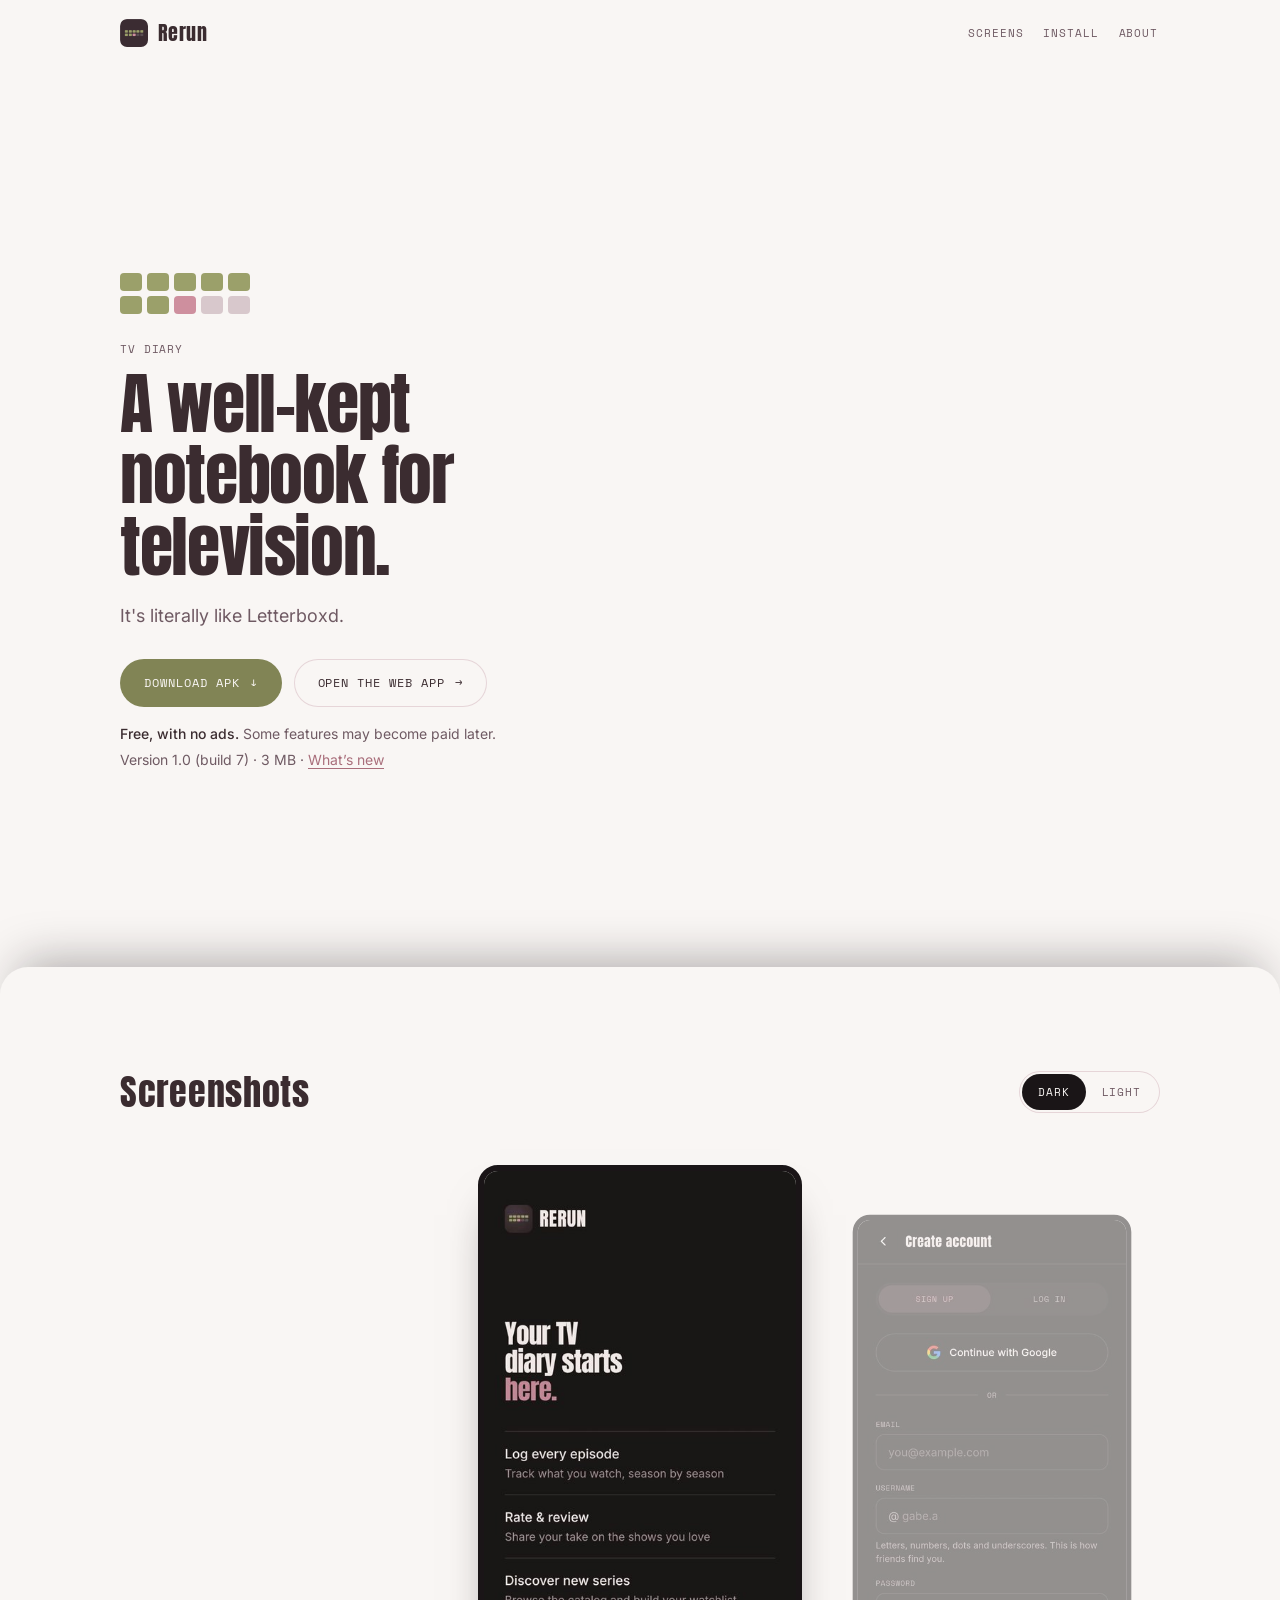
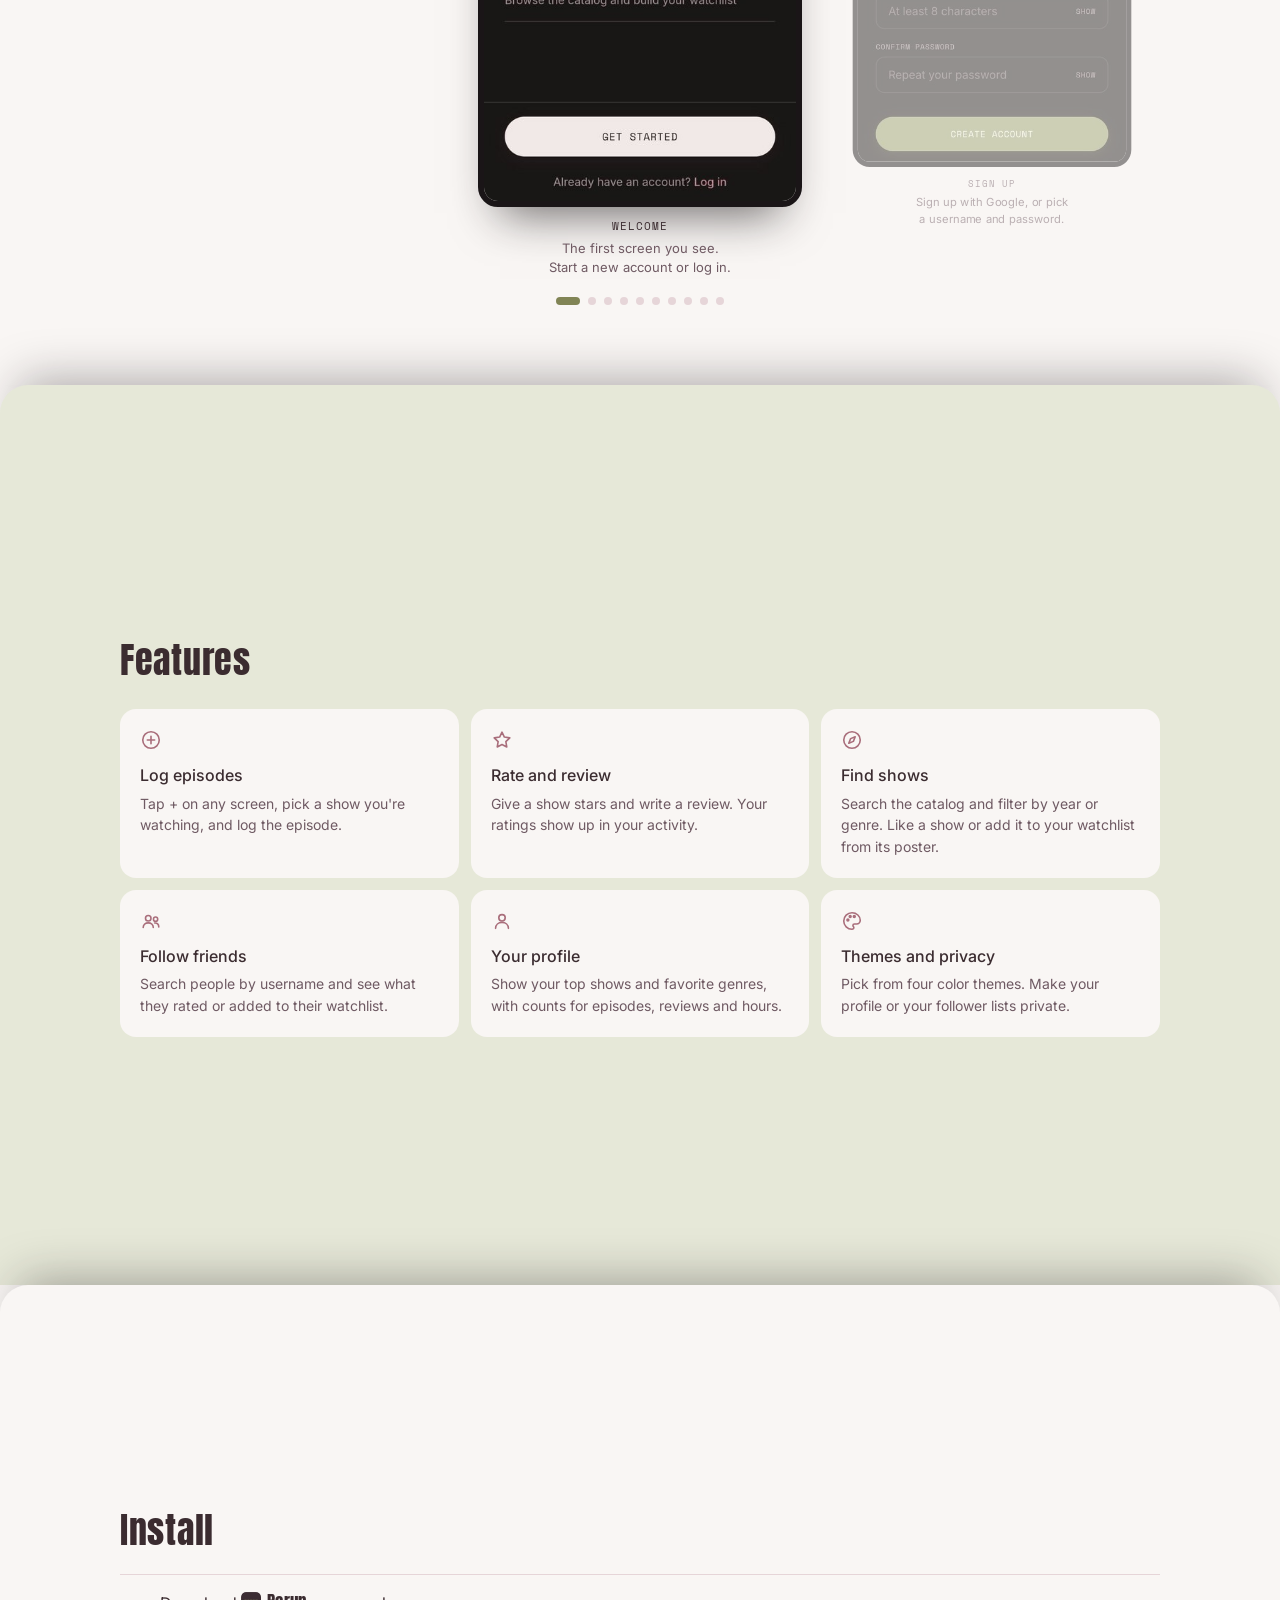
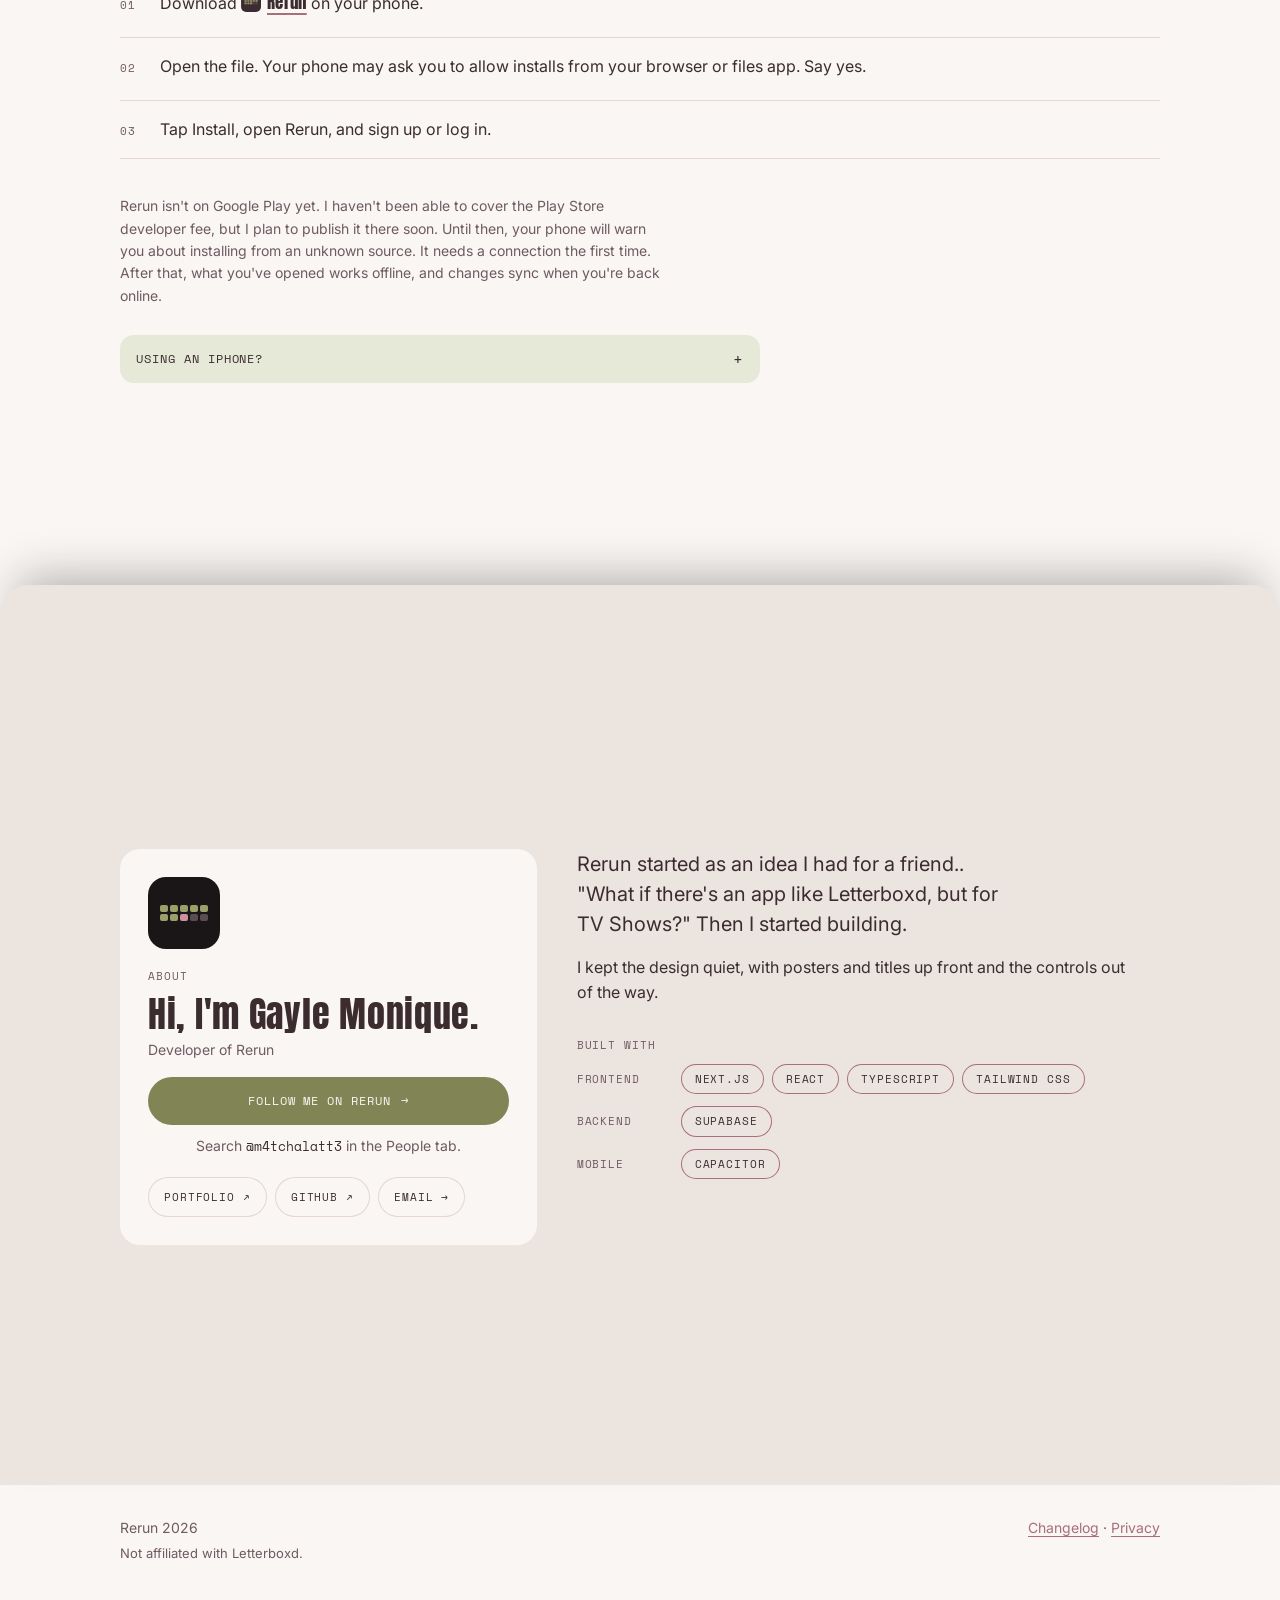
==== index.html @ d7de0a17 "feat: show the support message only after a download tap" ====
<!doctype html>
<html lang="en">
<head>
  <meta charset="utf-8">
  <meta name="viewport" content="width=device-width, initial-scale=1">
  <title>Rerun: a TV diary</title>
  <meta name="description" content="Rerun is a TV diary. It's literally like Letterboxd. Log episodes, rate and review shows, keep a watchlist and follow friends.">
  <meta name="theme-color" content="#3b2c30">
  <link rel="icon" href="favicon.png">
  <link rel="preconnect" href="https://fonts.googleapis.com">
  <link rel="preconnect" href="https://fonts.gstatic.com" crossorigin>
  <link href="https://fonts.googleapis.com/css2?family=Anton&family=Inter:wght@400;500&family=Space+Mono&display=swap" rel="stylesheet">
  <script>document.documentElement.classList.add('js')</script>
  <link rel="stylesheet" href="styles.css">
  <script>window.va = window.va || function () { (window.vaq = window.vaq || []).push(arguments) }</script>
  <script defer src="/_vercel/insights/script.js"></script>
</head>
<body>
  <header class="top" id="masthead">
    <a class="brand" href="#top"><img src="assets/icon.png" alt="" width="28" height="28"> Rerun</a>
    <nav>
      <a href="#screens">Screens</a>
      <a href="#install">Install</a>
      <a href="#about">About</a>
    </nav>
  </header>

  <main id="top">
    <section class="hero">
      <div class="tiles" aria-hidden="true"><i></i><i></i><i></i><i></i><i></i><i></i><i></i><i class="r"></i><i class="d"></i><i class="d"></i></div>
      <p class="label">TV diary</p>
      <h1>A well-kept notebook for television.</h1>
      <p class="lede">It's literally like Letterboxd.</p>
      <div class="actions">
        <a class="btn primary" href="https://github.com/gaylemonique/rerun-site/releases/latest/download/Rerun.apk">Download APK <span class="arrow" aria-hidden="true">↓</span></a>
        <a class="btn ghost" href="https://rerun-diary.vercel.app" rel="noopener">Open the web app <span class="arrow" aria-hidden="true">→</span></a>
      </div>
      <p class="price"><b>Free, with no ads.</b> Some features may become paid later.</p>
      <p class="meta">Version 1.0 (build 7) · 3 MB · <a href="changelog.html">What’s new</a></p>
    </section>

    <section id="screens">
      <div class="screens-head">
        <h2>Screenshots</h2>
        <div class="mode" role="group" aria-label="App appearance">
          <button type="button" data-mode="dark" aria-pressed="true">Dark</button>
          <button type="button" data-mode="light" aria-pressed="false">Light</button>
        </div>
      </div>
      <div class="carousel" role="region" aria-roledescription="carousel" aria-label="Rerun app screenshots">
      <ul class="shots" tabindex="0">
        <li><figure><img src="assets/screen-welcome-dark.jpg" data-light="assets/screen-welcome-light.jpg" alt="Welcome screen: your TV diary starts here, with a Get started button" width="439" height="886" loading="lazy"><figcaption>Welcome<span class="desc">The first screen you see. Start a new account or log in.</span></figcaption></figure></li>
        <li><figure><img src="assets/screen-sign-up-dark.jpg" data-light="assets/screen-sign-up-light.jpg" alt="Create account form with Google sign-in, email, username and password" width="439" height="886" loading="lazy"><figcaption>Sign up<span class="desc">Sign up with Google, or pick a username and password.</span></figcaption></figure></li>
        <li><figure><img src="assets/screen-log-in-dark.jpg" data-light="assets/screen-log-in-light.jpg" alt="Log in form that takes your username and password" width="439" height="886" loading="lazy"><figcaption>Log in<span class="desc">Log in with your username, or with Google.</span></figcaption></figure></li>
        <li><figure><img src="assets/screen-discover-dark.jpg" data-light="assets/screen-discover-light.jpg" alt="Discover screen with the For your next watch and Popular on Rerun rows" width="439" height="886" loading="lazy"><figcaption>Discover<span class="desc">Picks based on your ratings and favorite genres, and what's popular on Rerun.</span></figcaption></figure></li>
        <li><figure><img src="assets/screen-trending-dark.jpg" data-light="assets/screen-trending-light.jpg" alt="Trending now grid of show posters on the Discover screen" width="439" height="886" loading="lazy"><figcaption>Trending<span class="desc">Shows that are trending on TV right now.</span></figcaption></figure></li>
        <li><figure><img src="assets/screen-my-shows-dark.jpg" data-light="assets/screen-my-shows-light.jpg" alt="My Shows screen with counts and filters for watching, done and liked" width="439" height="886" loading="lazy"><figcaption>My Shows<span class="desc">Everything you're watching, have finished, liked or saved for later.</span></figcaption></figure></li>
        <li><figure><img src="assets/screen-activity-dark.jpg" data-light="assets/screen-activity-light.jpg" alt="Activity screen listing recent ratings and watchlist additions" width="439" height="886" loading="lazy"><figcaption>Activity<span class="desc">Your recent ratings and watchlist adds. The Following tab shows what friends logged.</span></figcaption></figure></li>
        <li><figure><img src="assets/screen-people-dark.jpg" data-light="assets/screen-people-light.jpg" alt="People screen with a search box and a list of your followers" width="439" height="886" loading="lazy"><figcaption>People<span class="desc">Find friends by username or name, and see who follows you.</span></figcaption></figure></li>
        <li><figure><img src="assets/screen-profile-dark.jpg" data-light="assets/screen-profile-light.jpg" alt="Profile with episode and review counts, favorite genres and top 4 shows" width="439" height="886" loading="lazy"><figcaption>Profile<span class="desc">Your counts, bio, favorite genres and top 4 shows.</span></figcaption></figure></li>
        <li><figure><img src="assets/screen-settings-dark.jpg" data-light="assets/screen-settings-light.jpg" alt="Settings screen with four color themes and privacy toggles" width="439" height="886" loading="lazy"><figcaption>Settings<span class="desc">Four color themes, and privacy for your profile and follower lists.</span></figcaption></figure></li>
      </ul>
      <div class="dots" aria-hidden="true"></div>
      </div>
    </section>

    <section id="features" class="band">
      <h2>Features</h2>
      <ul class="cards">
        <li>
          <svg class="ico" viewBox="0 0 24 24" width="22" height="22" fill="none" stroke="currentColor" stroke-width="1.75" stroke-linecap="round" stroke-linejoin="round" aria-hidden="true"><circle cx="12" cy="12" r="9"/><path d="M12 8v8M8 12h8"/></svg>
          <h3>Log episodes</h3>
          <p>Tap + on any screen, pick a show you're watching, and log the episode.</p>
        </li>
        <li>
          <svg class="ico" viewBox="0 0 24 24" width="22" height="22" fill="none" stroke="currentColor" stroke-width="1.75" stroke-linecap="round" stroke-linejoin="round" aria-hidden="true"><path d="M12 3.5l2.6 5.3 5.9.9-4.3 4.1 1 5.8L12 16.9 6.8 19.6l1-5.8L3.5 9.7l5.9-.9z"/></svg>
          <h3>Rate and review</h3>
          <p>Give a show stars and write a review. Your ratings show up in your activity.</p>
        </li>
        <li>
          <svg class="ico" viewBox="0 0 24 24" width="22" height="22" fill="none" stroke="currentColor" stroke-width="1.75" stroke-linecap="round" stroke-linejoin="round" aria-hidden="true"><circle cx="12" cy="12" r="9"/><path d="M15.5 8.5l-2 5-5 2 2-5z"/></svg>
          <h3>Find shows</h3>
          <p>Search the catalog and filter by year or genre. Like a show or add it to your watchlist from its poster.</p>
        </li>
        <li>
          <svg class="ico" viewBox="0 0 24 24" width="22" height="22" fill="none" stroke="currentColor" stroke-width="1.75" stroke-linecap="round" stroke-linejoin="round" aria-hidden="true"><circle cx="9" cy="9" r="3"/><path d="M3.5 19c0-3 2.5-5 5.5-5s5.5 2 5.5 5"/><circle cx="17" cy="10" r="2.3"/><path d="M16 14.2c2.7-.3 4.5 1.4 4.5 4.3"/></svg>
          <h3>Follow friends</h3>
          <p>Search people by username and see what they rated or added to their watchlist.</p>
        </li>
        <li>
          <svg class="ico" viewBox="0 0 24 24" width="22" height="22" fill="none" stroke="currentColor" stroke-width="1.75" stroke-linecap="round" stroke-linejoin="round" aria-hidden="true"><circle cx="12" cy="8.5" r="3.5"/><path d="M5 20c0-3.9 3.1-6.5 7-6.5s7 2.6 7 6.5"/></svg>
          <h3>Your profile</h3>
          <p>Show your top shows and favorite genres, with counts for episodes, reviews and hours.</p>
        </li>
        <li>
          <svg class="ico" viewBox="0 0 24 24" width="22" height="22" fill="none" stroke="currentColor" stroke-width="1.75" stroke-linecap="round" stroke-linejoin="round" aria-hidden="true"><path d="M12 3a9 9 0 100 18c1.2 0 2-.8 2-1.8 0-.5-.2-.9-.5-1.2-.3-.3-.5-.7-.5-1.2 0-.9.7-1.6 1.6-1.6H17a4 4 0 004-4c0-4.4-4-8.2-9-8.2z"/><circle cx="7.5" cy="11" r="1"/><circle cx="10" cy="7" r="1"/><circle cx="14.5" cy="7" r="1"/></svg>
          <h3>Themes and privacy</h3>
          <p>Pick from four color themes. Make your profile or your follower lists private.</p>
        </li>
      </ul>
    </section>

    <section id="install">
      <h2>Install</h2>
      <ol class="steps">
        <li><span class="label">01</span><p>Download <a class="app-link" href="https://github.com/gaylemonique/rerun-site/releases/latest/download/Rerun.apk"><img src="assets/icon.png" alt="" width="20" height="20"><span>Rerun</span></a> on your phone.</p></li>
        <li><span class="label">02</span><p>Open the file. Your phone may ask you to allow installs from your browser or files app. Say yes.</p></li>
        <li><span class="label">03</span><p>Tap Install, open Rerun, and sign up or log in.</p></li>
      </ol>
      <p class="note">Rerun isn't on Google Play yet. I haven't been able to cover the Play Store developer fee, but I plan to publish it there soon. Until then, your phone will warn you about installing from an unknown source. It needs a connection the first time. After that, what you've opened works offline, and changes sync when you're back online.</p>

      <details class="ios" id="ios">
        <summary>Using an iPhone?</summary>
        <div class="ios-body">
          <p>The APK file can't be installed on an iPhone, but you can use Rerun in Safari and add it to your home screen:</p>
          <ol>
            <li>Open <a href="https://rerun-diary.vercel.app" rel="noopener">rerun-diary.vercel.app</a> in Safari.</li>
            <li>Tap the Share button, then <b>Add to Home Screen</b>.</li>
            <li>Tap <b>Add</b>. Rerun now opens from an icon on your home screen.</li>
          </ol>
          <p class="why"><b>Why no iPhone app?</b> Apple doesn't let you install app files directly. iPhone apps go through the App Store or TestFlight, and building one takes a Mac and Apple's paid developer program ($99 a year). Until then, Rerun on iPhone runs in Safari.</p>
        </div>
      </details>
    </section>

    <section id="about" class="band about">
      <aside class="profile">
        <div class="avatar" aria-hidden="true">
          <div class="tiles mini"><i></i><i></i><i></i><i></i><i></i><i></i><i></i><i class="r"></i><i class="d"></i><i class="d"></i></div>
        </div>
        <p class="label">About</p>
        <h2>Hi, I'm Gayle Monique.</h2>
        <p class="role">Developer of Rerun</p>
        <a class="btn primary follow" href="https://rerun-diary.vercel.app" rel="noopener">Follow me on Rerun <span class="arrow" aria-hidden="true">→</span></a>
        <p class="handle">Search <b>@m4tchalatt3</b> in the People tab.</p>
        <p class="links">
          <a class="pill" href="https://portfolio-gayle.vercel.app" rel="noopener">Portfolio <span class="arrow" aria-hidden="true">↗</span></a>
          <a class="pill" href="https://github.com/gaylemonique" rel="noopener">GitHub <span class="arrow" aria-hidden="true">↗</span></a>
          <a class="pill" href="mailto:gaylemonique21@gmail.com">Email <span class="arrow" aria-hidden="true">→</span></a>
        </p>
      </aside>
      <div class="prose">
        <p class="lead">Rerun started as an idea I had for a friend.. "What if there's an app like Letterboxd, but for TV Shows?" Then I started building.</p>
        <p>I kept the design quiet, with posters and titles up front and the controls out of the way.</p>
        <h3>Built with</h3>
        <dl class="stack">
          <div><dt class="label">Frontend</dt><dd><ul class="chips"><li>Next.js</li><li>React</li><li>TypeScript</li><li>Tailwind CSS</li></ul></dd></div>
          <div><dt class="label">Backend</dt><dd><ul class="chips"><li>Supabase</li></ul></dd></div>
          <div><dt class="label">Mobile</dt><dd><ul class="chips"><li>Capacitor</li></ul></dd></div>
        </dl>
      </div>
    </section>
  </main>

  <footer>
    <p>Rerun 2026<span class="fine">Not affiliated with Letterboxd.</span></p>
    <p><a href="changelog.html">Changelog</a> · <a href="privacy.html">Privacy</a></p>
  </footer>
  <script src="script.js" defer></script>
  <script data-name="BMC-Widget" data-cfasync="false" src="https://cdnjs.buymeacoffee.com/1.0.0/widget.prod.min.js" data-id="gaylemonique" data-description="Support me on Buy me a coffee!" data-color="#FF5F5F" data-position="Right" data-x_margin="18" data-y_margin="18"></script>
</body>
</html>
---- styles.css ----
:root {
  --bg: #f9f6f4;
  --panel: #e6e8d8;
  --card: #f2cecd;
  --rose-deep: #a96e7b;
  --olive: #818455;
  --olive-deep: #656937;
  --ink: #3b2c30;
  --muted: #6f5a63;
  --rule: #e6d5d8;
  --chrome: #1a1517;
}

* { box-sizing: border-box; }
html { scroll-behavior: smooth; }
@media (prefers-reduced-motion: reduce) { html { scroll-behavior: auto; } }

body {
  margin: 0;
  background: var(--bg);
  color: var(--ink);
  font: 400 1rem/1.6 Inter, system-ui, sans-serif;
}

a { color: var(--rose-deep); text-underline-offset: 3px; }
a:focus-visible, .btn:focus-visible { outline: 2px solid var(--olive-deep); outline-offset: 3px; }

.label {
  font: 400 0.6875rem/1.3 "Space Mono", ui-monospace, monospace;
  letter-spacing: 0.08em;
  text-transform: uppercase;
  color: var(--muted);
  margin: 0 0 12px;
}

h1, h2 {
  font-family: Anton, Impact, sans-serif;
  font-weight: 400;
  margin: 0;
}
h1 { font-size: clamp(1.875rem, 8.6vw, 4.25rem); line-height: 1.05; letter-spacing: -0.02em; max-width: 14ch; }
h2 { font-size: clamp(1.5rem, 5vw, 2.25rem); line-height: 1.1; letter-spacing: 0.02em; }
h3 { font-size: 1rem; font-weight: 500; margin: 0 0 6px; }

.top, section, footer {
  padding-left: max(16px, calc((100% - 1040px) / 2));
  padding-right: max(16px, calc((100% - 1040px) / 2));
}

.top {
  display: flex;
  align-items: center;
  justify-content: space-between;
  gap: 16px;
  padding-top: 16px;
  padding-bottom: 16px;
}
.brand {
  display: flex;
  align-items: center;
  gap: 10px;
  font: 400 1.25rem/1 Anton, Impact, sans-serif;
  letter-spacing: 0.02em;
  color: var(--ink);
  text-decoration: none;
}
.brand img { border-radius: 7px; }
nav { display: flex; gap: 16px; }
nav a {
  font: 400 0.6875rem/1.3 "Space Mono", ui-monospace, monospace;
  letter-spacing: 0.08em;
  text-transform: uppercase;
  color: var(--muted);
  text-decoration: none;
  padding: 10px 2px;
}
nav a:hover { color: var(--ink); }

section { padding-top: 56px; padding-bottom: 56px; }

.hero { padding-top: 40px; padding-bottom: 72px; }
.lede { font-size: 1rem; max-width: 46ch; margin-top: 14px; margin-bottom: 20px; color: var(--muted); }

.actions { display: flex; flex-wrap: wrap; gap: 10px; }
.actions .btn { flex: 1 1 auto; justify-content: center; }
.btn {
  display: inline-flex;
  align-items: center;
  min-height: 48px;
  padding: 0 24px;
  border-radius: 9999px;
  font: 400 0.75rem/1 "Space Mono", ui-monospace, monospace;
  letter-spacing: 0.08em;
  text-transform: uppercase;
  text-decoration: none;
  transition: background-color 0.2s ease, color 0.2s ease;
}
.btn.primary { background: var(--olive); color: var(--bg); }
.btn.primary:hover { background: var(--olive-deep); }
.btn.ghost { color: var(--ink); box-shadow: inset 0 0 0 1px var(--rule); }
.btn.ghost:hover { background: var(--panel); }
.price { margin: 12px 0 0; font-size: 0.875rem; color: var(--muted); }
.price b { font-weight: 500; color: var(--ink); }
.meta { margin-top: 4px; font-size: 0.875rem; color: var(--muted); }

.carousel { margin-top: 8px; }
.screens-head { display: flex; align-items: center; justify-content: space-between; gap: 16px; flex-wrap: wrap; }
.mode { display: inline-flex; padding: 3px; border-radius: 999px; box-shadow: inset 0 0 0 1px var(--rule); }
.mode button {
  font: 400 0.6875rem/1 "Space Mono", ui-monospace, monospace;
  letter-spacing: 0.08em;
  text-transform: uppercase;
  color: var(--muted);
  background: none;
  border: 0;
  border-radius: 999px;
  min-height: 36px;
  padding: 0 16px;
  cursor: pointer;
  transition: background-color 0.2s ease, color 0.2s ease;
}
.mode button[aria-pressed="true"] { background: var(--chrome); color: var(--bg); }
.mode button:not([aria-pressed="true"]):not(:disabled):hover { color: var(--ink); }
.mode button:disabled { cursor: default; opacity: 0.5; }
.mode button:focus-visible { outline: 2px solid var(--olive-deep); outline-offset: 2px; }
.shots {
  --slide: min(64vw, 240px, calc((100svh - 300px) / 2.02));
  position: relative;
  list-style: none;
  margin: 0;
  padding: 12px calc(50% - var(--slide) / 2) 8px;
  display: flex;
  gap: 20px;
  overflow-x: auto;
  scroll-snap-type: x mandatory;
  scroll-behavior: smooth;
  scrollbar-width: none;
  overscroll-behavior-x: contain;
  outline-offset: -2px;
}
.shots::-webkit-scrollbar { display: none; }
.shots li {
  flex: 0 0 var(--slide);
  scroll-snap-align: center;
  opacity: 0.45;
  transform: scale(0.86);
  transition: transform 0.4s var(--ease), opacity 0.4s var(--ease);
}
.shots li.is-active { opacity: 1; transform: scale(1); }
.shots figure { margin: 0; }
.shots img {
  display: block;
  width: 100%;
  height: auto;
  border-radius: 20px;
  border: 6px solid var(--chrome);
  background: var(--chrome);
}
.shots figcaption {
  margin-top: 12px;
  font: 400 0.6875rem/1.3 "Space Mono", ui-monospace, monospace;
  letter-spacing: 0.08em;
  text-transform: uppercase;
  color: var(--muted);
}

.band { background: var(--panel); }
.band.about { background: #ece4de; }

.cards { list-style: none; padding: 0; margin-top: 16px; display: grid; grid-template-columns: repeat(2, 1fr); gap: 10px; }
.cards li { background: var(--bg); border-radius: 16px; padding: 14px; }
.cards li { display: grid; grid-template-columns: 22px 1fr; column-gap: 8px; align-items: center; }
.cards .ico { display: block; color: var(--rose-deep); }
.cards h3 { margin: 0; font-size: 0.9375rem; }
.cards p { grid-column: 1 / -1; margin-top: 6px; }
.cards p { margin: 0; font-size: 0.8125rem; line-height: 1.45; color: var(--muted); }

.steps { list-style: none; padding: 0; margin-top: 16px; display: grid; gap: 0; }
.steps li { display: grid; grid-template-columns: 40px 1fr; align-items: baseline; border-top: 1px solid var(--rule); padding: 14px 0; }
.steps li:last-child { border-bottom: 1px solid var(--rule); }
.steps p { margin: 0; }
.steps .label { margin: 0; }
.app-link {
  display: inline-flex;
  align-items: center;
  gap: 6px;
  vertical-align: -3px;
  font: 400 1.0625rem/1 Anton, Impact, sans-serif;
  letter-spacing: 0.02em;
  color: var(--ink);
  text-decoration: none;
}
.app-link img { border-radius: 5px; transition: transform 0.3s var(--ease); }
.app-link span { text-decoration: underline; text-decoration-color: var(--rose-deep); text-decoration-thickness: 2px; text-underline-offset: 4px; }
.app-link:hover img { transform: rotate(-6deg) scale(1.06); }
.app-link:focus-visible { outline: 2px solid var(--olive-deep); outline-offset: 3px; border-radius: 4px; }
.note { font-size: 0.875rem; color: var(--muted); margin-top: 14px; max-width: 60ch; }

.about { display: grid; gap: 16px; align-items: start; }
.prose p { margin: 0 0 10px; max-width: 56ch; }
.prose h3 { margin-top: 24px; }
.chips { list-style: none; padding: 0; margin: 8px 0 0; display: flex; flex-wrap: wrap; gap: 8px; }
.chips li {
  font: 400 0.6875rem/1.3 "Space Mono", ui-monospace, monospace;
  letter-spacing: 0.08em;
  text-transform: uppercase;
  padding: 6px 12px;
  border-radius: 20px;
  box-shadow: inset 0 0 0 1px var(--rose-deep);
  color: var(--ink);
}

footer {
  padding-top: 28px;
  padding-bottom: 32px;
  display: flex;
  flex-direction: column;
  gap: 12px;
  font-size: 0.875rem;
  color: var(--muted);
}
footer p { margin: 0; }

@media (min-width: 768px) {
  .shots { --slide: clamp(260px, min(26vw, 36vh), 330px); gap: 28px; }
  .top, section, footer { padding-left: max(32px, calc((100% - 1040px) / 2)); padding-right: max(32px, calc((100% - 1040px) / 2)); }
  .cards { grid-template-columns: repeat(3, 1fr); }
  .about { grid-template-columns: 1fr 2fr; gap: 48px; }
}

/* ---------- Motion ---------- */
:root {
  --ease: cubic-bezier(0.22, 1, 0.36, 1);
  --olive-tile: #9ba06a;
  --rose-tile: #ce8f9e;
  --dim-tile: #d8c8cc;
}

/* sticky header that gains a rule once you scroll */
.top {
  position: sticky;
  top: 0;
  z-index: 10;
  background: color-mix(in srgb, var(--bg) 88%, transparent);
  -webkit-backdrop-filter: blur(10px);
  backdrop-filter: blur(10px);
  border-bottom: 1px solid transparent;
  transition: border-color 0.25s var(--ease);
}
.top.scrolled { border-bottom-color: var(--rule); }

nav a { position: relative; transition: color 0.2s ease; }
nav a::after {
  content: "";
  position: absolute;
  left: 2px; right: 2px; bottom: 4px;
  height: 1px;
  background: var(--rose-deep);
  transform: scaleX(0);
  transform-origin: left;
  transition: transform 0.25s var(--ease);
}
nav a:hover::after, nav a.active::after { transform: scaleX(1); }
nav a.active { color: var(--ink); }

.brand img { transition: transform 0.3s var(--ease); }
.brand:hover img { transform: rotate(-6deg) scale(1.06); }

/* signature tile grid, echoing the app icon */
.tiles {
  display: grid;
  grid-template-columns: repeat(5, 22px);
  gap: 5px;
  margin-bottom: 16px;
}
.tiles i {
  display: block;
  height: 18px;
  border-radius: 4px;
  background: var(--dim-tile);
  animation: tile-fill 0.5s var(--ease) forwards;
  animation-delay: calc(var(--n, 0) * 90ms + 200ms);
}
.tiles i.r { --to: var(--rose-tile); }
.tiles i.d { --to: var(--dim-tile); }
.tiles i:not(.r):not(.d) { --to: var(--olive-tile); }
.tiles i:nth-child(1) { --n: 0; } .tiles i:nth-child(2) { --n: 1; } .tiles i:nth-child(3) { --n: 2; }
.tiles i:nth-child(4) { --n: 3; } .tiles i:nth-child(5) { --n: 4; } .tiles i:nth-child(6) { --n: 5; }
.tiles i:nth-child(7) { --n: 6; } .tiles i:nth-child(8) { --n: 7; } .tiles i:nth-child(9) { --n: 8; }
.tiles i:nth-child(10) { --n: 9; }
@keyframes tile-fill {
  from { background: var(--dim-tile); transform: scale(0.85); }
  to { background: var(--to); transform: scale(1); }
}

/* hero entrance */
.hero > * { animation: rise 0.7s var(--ease) backwards; }
.hero > :nth-child(2) { animation-delay: 0.05s; }
.hero > :nth-child(3) { animation-delay: 0.12s; }
.hero > :nth-child(4) { animation-delay: 0.2s; }
.hero > :nth-child(5) { animation-delay: 0.28s; }
.hero > :nth-child(6) { animation-delay: 0.34s; }
@keyframes rise {
  from { opacity: 0; transform: translateY(16px); }
  to { opacity: 1; transform: none; }
}

/* scroll reveal (only when JS is running) */
.js [data-reveal] {
  opacity: 0;
  transform: translateY(18px);
  transition: opacity 0.6s var(--ease), transform 0.6s var(--ease);
  transition-delay: calc(var(--i, 0) * 80ms);
}
.js [data-reveal].in { opacity: 1; transform: none; }

/* buttons */
.btn { gap: 10px; transition: background-color 0.2s ease, color 0.2s ease, transform 0.2s var(--ease), box-shadow 0.2s ease; }
.btn .arrow { display: inline-block; transition: transform 0.25s var(--ease); }
.btn:hover { transform: translateY(-2px); }
.btn.primary:hover { box-shadow: 0 8px 20px -8px rgba(101, 105, 55, 0.6); }
.btn.primary:hover .arrow { transform: translateY(3px); }
.btn.ghost:hover .arrow { transform: translateX(4px); }
.btn:active { transform: translateY(0) scale(0.98); }

/* cards, steps, chips, links */
.cards li { transition: transform 0.3s var(--ease), box-shadow 0.3s var(--ease); }
.cards li:hover { transform: translateY(-4px); box-shadow: 0 14px 28px -18px rgba(59, 44, 48, 0.45); }

.steps li { transition: background-color 0.25s ease, padding-left 0.25s var(--ease); }
.steps li:hover { background: color-mix(in srgb, var(--panel) 45%, transparent); padding-left: 10px; }

.chips li { transition: background-color 0.2s ease, color 0.2s ease, transform 0.2s var(--ease); }
.chips li:hover { background: var(--rose-deep); color: var(--bg); transform: translateY(-2px); }


/* screenshots */
.shots img { transition: box-shadow 0.5s var(--ease), border-color 0.35s ease; }
.shots li.is-active img { box-shadow: 0 28px 44px -22px rgba(26, 21, 23, 0.65); }
.shots li.is-active figcaption { color: var(--ink); }
.shots figcaption { text-align: center; transition: color 0.3s ease; }
.shots .desc {
  display: block;
  margin-top: 6px;
  font: 400 0.8125rem/1.45 Inter, system-ui, sans-serif;
  letter-spacing: 0;
  text-transform: none;
  color: var(--muted);
  text-wrap: balance;
}

@media (prefers-reduced-motion: reduce) {
  .tiles i { animation: none; background: var(--to); }
  .hero > * { animation: none; }
  .js [data-reveal] { opacity: 1; transform: none; transition: none; }
  .btn, .cards li, .steps li, .chips li, .brand img { transition: none; }
  .btn:hover, .cards li:hover, .chips li:hover, .brand:hover img { transform: none; }
}

/* ---------- About ---------- */
.profile {
  background: var(--bg);
  border-radius: 20px;
  padding: 18px;
  display: grid;
  grid-template-columns: 56px 1fr;
  column-gap: 14px;
}
.profile > :not(.avatar):not(.label):not(h2):not(.role) { grid-column: 1 / -1; }
.avatar {
  width: 56px;
  height: 56px;
  grid-row: 1 / span 3;
  border-radius: 14px;
  background: var(--chrome);
  display: grid;
  place-items: center;
  margin-bottom: 0;
  transition: transform 0.35s var(--ease);
}
.profile:hover .avatar { transform: rotate(-4deg) scale(1.05); }
.tiles.mini { grid-template-columns: repeat(5, 8px); gap: 2px; margin: 0; }
.tiles.mini i { height: 7px; border-radius: 2px; background: #5a4e53; }
.tiles.mini i.d { --to: #5a4e53; }
.profile h2 { margin-bottom: 4px; }
.role { margin: 0 0 14px; color: var(--muted); font-size: 0.875rem; }
.follow { display: flex; justify-content: center; width: 100%; }
.btn.primary.follow:hover .arrow { transform: translateX(4px); }
.handle { margin: 8px 0 14px; font-size: 0.875rem; color: var(--muted); text-align: center; }
.handle b { font: 400 0.8125rem/1 "Space Mono", ui-monospace, monospace; color: var(--ink); }
.links { display: flex; flex-wrap: wrap; gap: 8px; margin: 0; }
.pill {
  display: inline-flex;
  align-items: center;
  gap: 8px;
  min-height: 40px;
  padding: 0 16px;
  border-radius: 9999px;
  color: var(--ink);
  text-decoration: none;
  font: 400 0.6875rem/1 "Space Mono", ui-monospace, monospace;
  letter-spacing: 0.08em;
  text-transform: uppercase;
  box-shadow: inset 0 0 0 1px var(--rule);
  transition: background-color 0.2s ease, color 0.2s ease, box-shadow 0.2s ease, transform 0.2s var(--ease);
}
.pill .arrow { display: inline-block; transition: transform 0.25s var(--ease); }
.pill:hover { background: var(--ink); color: var(--bg); box-shadow: none; transform: translateY(-2px); }
.pill:hover .arrow { transform: translate(2px, -2px); }
.pill:focus-visible { outline: 2px solid var(--olive-deep); outline-offset: 3px; }

.prose .lead { font-size: 1.0625rem; line-height: 1.5; margin-bottom: 10px; max-width: 34ch; }
.prose h3 { font: 400 0.6875rem/1.3 "Space Mono", ui-monospace, monospace; letter-spacing: 0.08em; text-transform: uppercase; color: var(--muted); margin: 18px 0 8px; }

.stack { margin: 0; display: grid; gap: 8px; }
.stack > div { display: grid; grid-template-columns: 74px 1fr; align-items: center; gap: 8px; }
.stack dt { margin: 0; }
.stack dd { margin: 0; }
.stack .chips { margin: 0; }

@media (min-width: 768px) {
  .about { grid-template-columns: 5fr 7fr; gap: 40px; }
  .profile { position: sticky; top: 88px; padding: 28px; }
  .stack > div { grid-template-columns: 96px 1fr; align-items: center; }
}

@media (prefers-reduced-motion: reduce) {
  .avatar, .pill, .pill .arrow { transition: none; }
  .profile:hover .avatar, .pill:hover, .pill:hover .arrow { transform: none; }
}

/* ---------- Carousel indicator ---------- */
.dots {
  display: flex;
  align-items: center;
  justify-content: center;
  gap: 8px;
  margin-top: 8px;
}
.dot {
  position: relative;
  width: 8px;
  height: 8px;
  border-radius: 9999px;
  background: var(--rule);
  transition: width 0.35s var(--ease), background-color 0.25s ease;
}
.dot.on { width: 24px; background: var(--rule); overflow: hidden; }
.dot.on.playing::after {
  content: "";
  position: absolute;
  inset: 0;
  background: var(--olive);
  transform: scaleX(0);
  transform-origin: left;
  animation: dot-progress var(--interval, 4000ms) linear forwards;
}
.dot.on:not(.playing) { background: var(--olive); }
.shots:focus-visible { outline: 2px solid var(--olive-deep); outline-offset: 3px; }
@keyframes dot-progress { to { transform: scaleX(1); } }
@media (prefers-reduced-motion: reduce) {
  .shots { scroll-behavior: auto; }
  .shots li { transition: none; }
  .dot { transition: none; }
  .dot.playing::after { animation: none; }
}

/* ---------- Stacked pages ---------- */
html.stacked main > section {
  position: sticky;
  top: 0;
  min-height: 100vh;
  min-height: 100svh;
  display: flex;
  flex-direction: column;
  justify-content: center;
  padding-top: 76px;
  padding-bottom: 28px;
  background: var(--bg);
}
html.stacked main > section.band { background: var(--panel); }
html.stacked main > section.about { display: grid; align-content: center; background: #ece4de; }
html.stacked main > section + section {
  border-radius: 22px 22px 0 0;
  box-shadow: 0 -24px 48px -20px rgba(26, 21, 23, 0.35);
}
html.stacked main > section::after {
  content: "";
  position: absolute;
  inset: 0;
  background: var(--chrome);
  opacity: calc(var(--cover, 0) * 0.5);
  border-radius: inherit;
  pointer-events: none;
  z-index: 5;
}
html.stacked main > section > * { position: relative; z-index: 1; }
html.stacked .profile { position: relative; }
@media (min-width: 768px) {
  html.stacked main > section { padding-top: 104px; padding-bottom: 80px; }
  html.stacked .profile { position: sticky; }
}

/* ---------- Wider screens ---------- */
@media (min-width: 768px) {
  .lede { font-size: 1.125rem; margin-top: 20px; margin-bottom: 28px; }
  .actions { gap: 12px; }
  .actions .btn { flex: none; }
  .meta { margin-top: 16px; }
  .tiles { margin-bottom: 28px; }
  .cards { margin-top: 28px; gap: 12px; }
  .cards li { padding: 20px; }
  .steps { margin-top: 24px; gap: 4px; }
  .steps li { padding: 16px 0; }
  .note { margin-top: 20px; }
  .carousel { margin-top: 28px; }
  .shots { padding-top: 24px; padding-bottom: 12px; }
  .about { gap: 40px; }
  .profile { display: block; padding: 28px; }
  .avatar { width: 72px; height: 72px; border-radius: 18px; margin-bottom: 20px; }
  .role { margin-bottom: 16px; }
  .handle { margin: 10px 0 20px; }
  .prose .lead { font-size: 1.25rem; margin-bottom: 16px; }
  .prose p { margin-bottom: 14px; }
  .prose h3 { margin: 32px 0 12px; }
  .stack { gap: 12px; }
  .chips li { padding: 8px 14px; }
  html.stacked main > section + section { border-radius: 28px 28px 0 0; }
}

/* ---------- Changelog ---------- */
.log { list-style: none; margin: 28px 0 0; padding: 0; }
.log > li { border-top: 1px solid var(--rule); padding: 20px 0; }
.log > li:last-child { border-bottom: 1px solid var(--rule); }
.log-head { margin-bottom: 10px; }
.log-head h2 { font-size: 1.5rem; margin: 0 0 4px; }
.log-head .label { margin: 0; }
.log ul { list-style: disc; margin: 0; padding-left: 18px; display: grid; gap: 6px; }
.log ul li { padding-left: 2px; max-width: 60ch; }
.log ul li::marker { color: var(--olive); }
@media (min-width: 768px) {
  .log > li { display: grid; grid-template-columns: 220px 1fr; gap: 32px; }
  .log-head { margin-bottom: 0; }
}

/* ---------- iPhone note ---------- */
.ios { margin-top: 14px; border-radius: 14px; background: var(--panel); }
.ios summary {
  list-style: none;
  cursor: pointer;
  min-height: 48px;
  padding: 0 16px;
  display: flex;
  align-items: center;
  justify-content: space-between;
  font: 400 0.75rem/1 "Space Mono", ui-monospace, monospace;
  letter-spacing: 0.08em;
  text-transform: uppercase;
  color: var(--ink);
  border-radius: 14px;
}
.ios summary::-webkit-details-marker { display: none; }
.ios summary::after { content: "+"; font-size: 1rem; transition: transform 0.25s var(--ease); }
.ios[open] summary::after { transform: rotate(45deg); }
.ios summary:focus-visible { outline: 2px solid var(--olive-deep); outline-offset: 2px; }
.ios-body { padding: 0 16px 16px; font-size: 0.875rem; color: var(--muted); }
.ios-body p { margin: 0 0 10px; }
.ios-body ol { margin: 0 0 12px; padding-left: 20px; display: grid; gap: 4px; }
.ios-body b { font-weight: 500; color: var(--ink); }
.ios-body .why { margin: 0; padding-top: 12px; border-top: 1px solid var(--rule); }
@media (min-width: 768px) {
  .ios { max-width: 640px; }
  .ios-body { font-size: 0.9375rem; }
}

@media (min-width: 768px) {
  .cards p { font-size: 0.875rem; line-height: 1.55; }
  .cards li { display: block; }
  .cards .ico { margin-bottom: 12px; }
  .cards h3 { font-size: 1rem; margin-bottom: 4px; }
  .cards p { margin-top: 0; }
}

@media (min-width: 768px) {
  .price { margin-top: 16px; }
  .meta { margin-top: 4px; }
}


footer .fine { display: block; margin-top: 4px; font-size: 0.8125rem; }

@media (min-width: 768px) {
  footer { flex-direction: row; justify-content: space-between; padding-top: 32px; padding-bottom: 40px; }
}

/* short phones: tighter install steps so the page fits one screen */
@media (max-width: 767px) and (max-height: 720px) {
  .steps li { padding: 10px 0; }
}
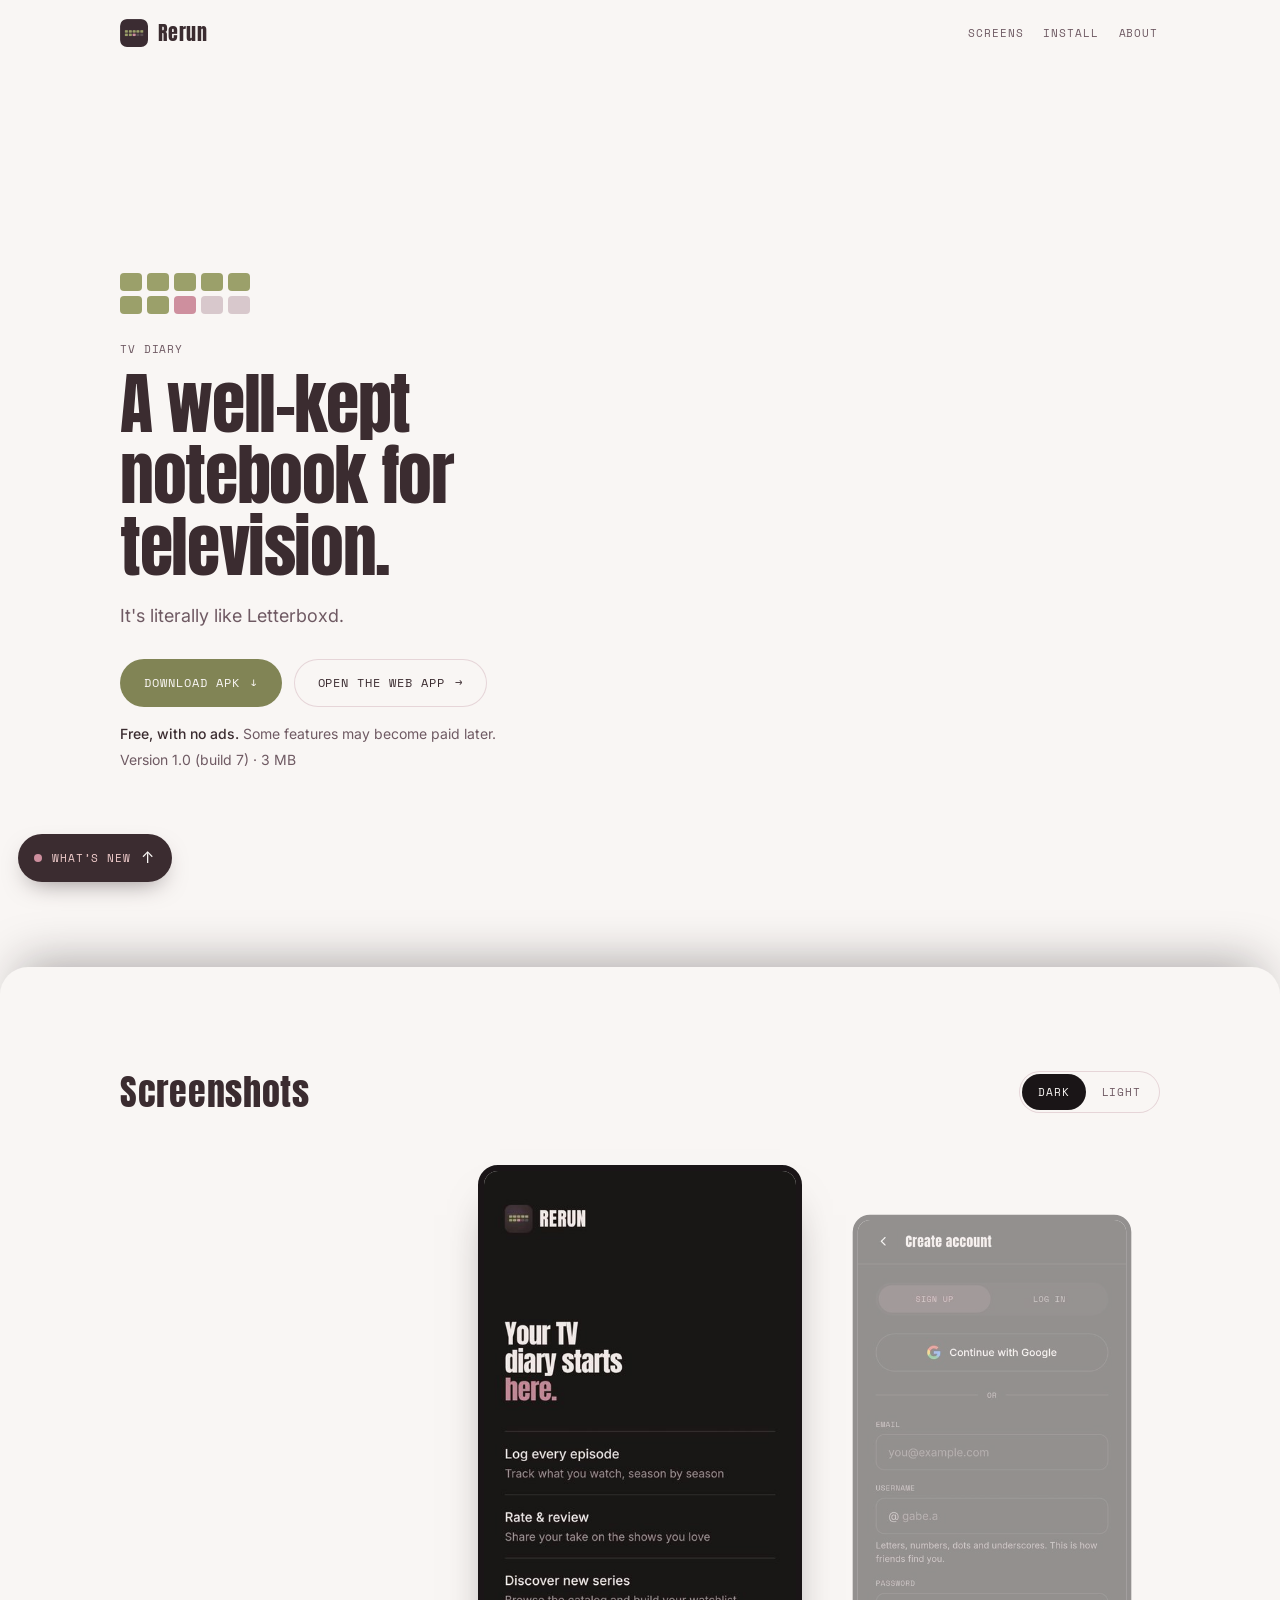
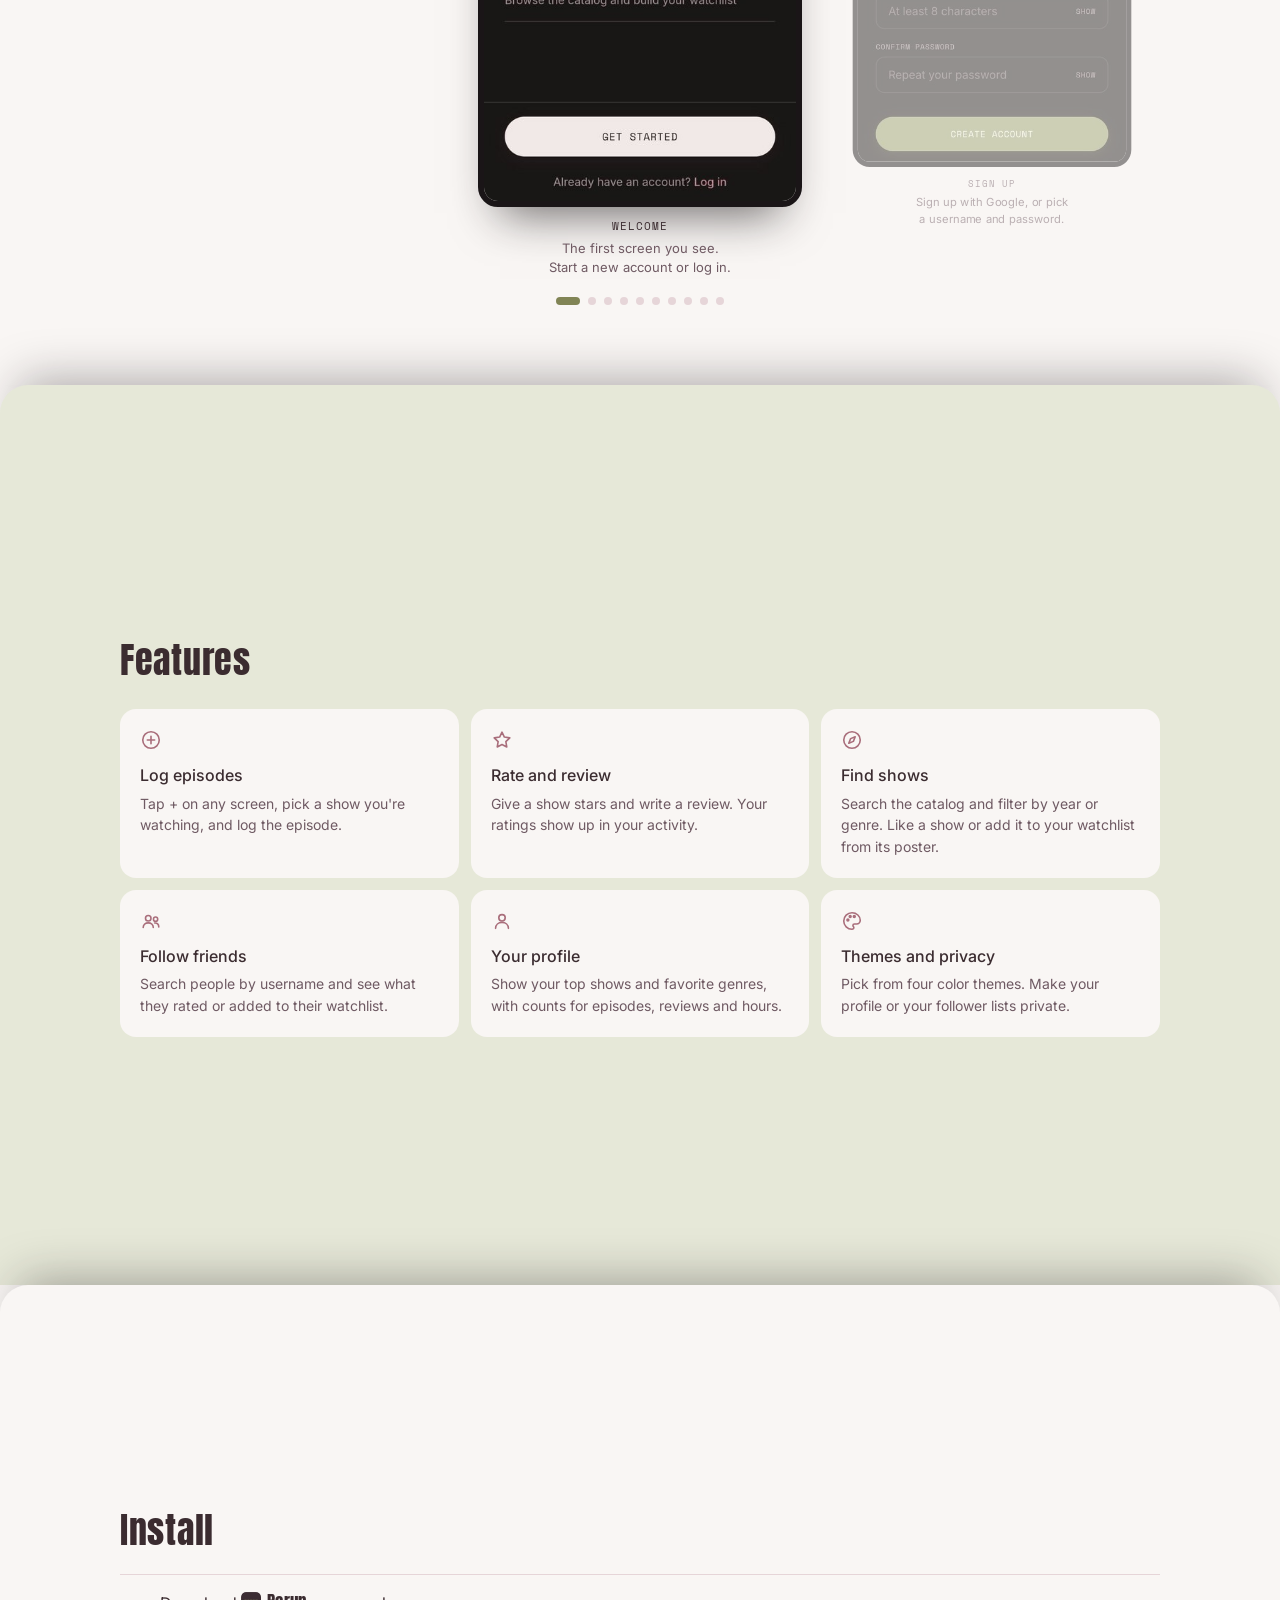
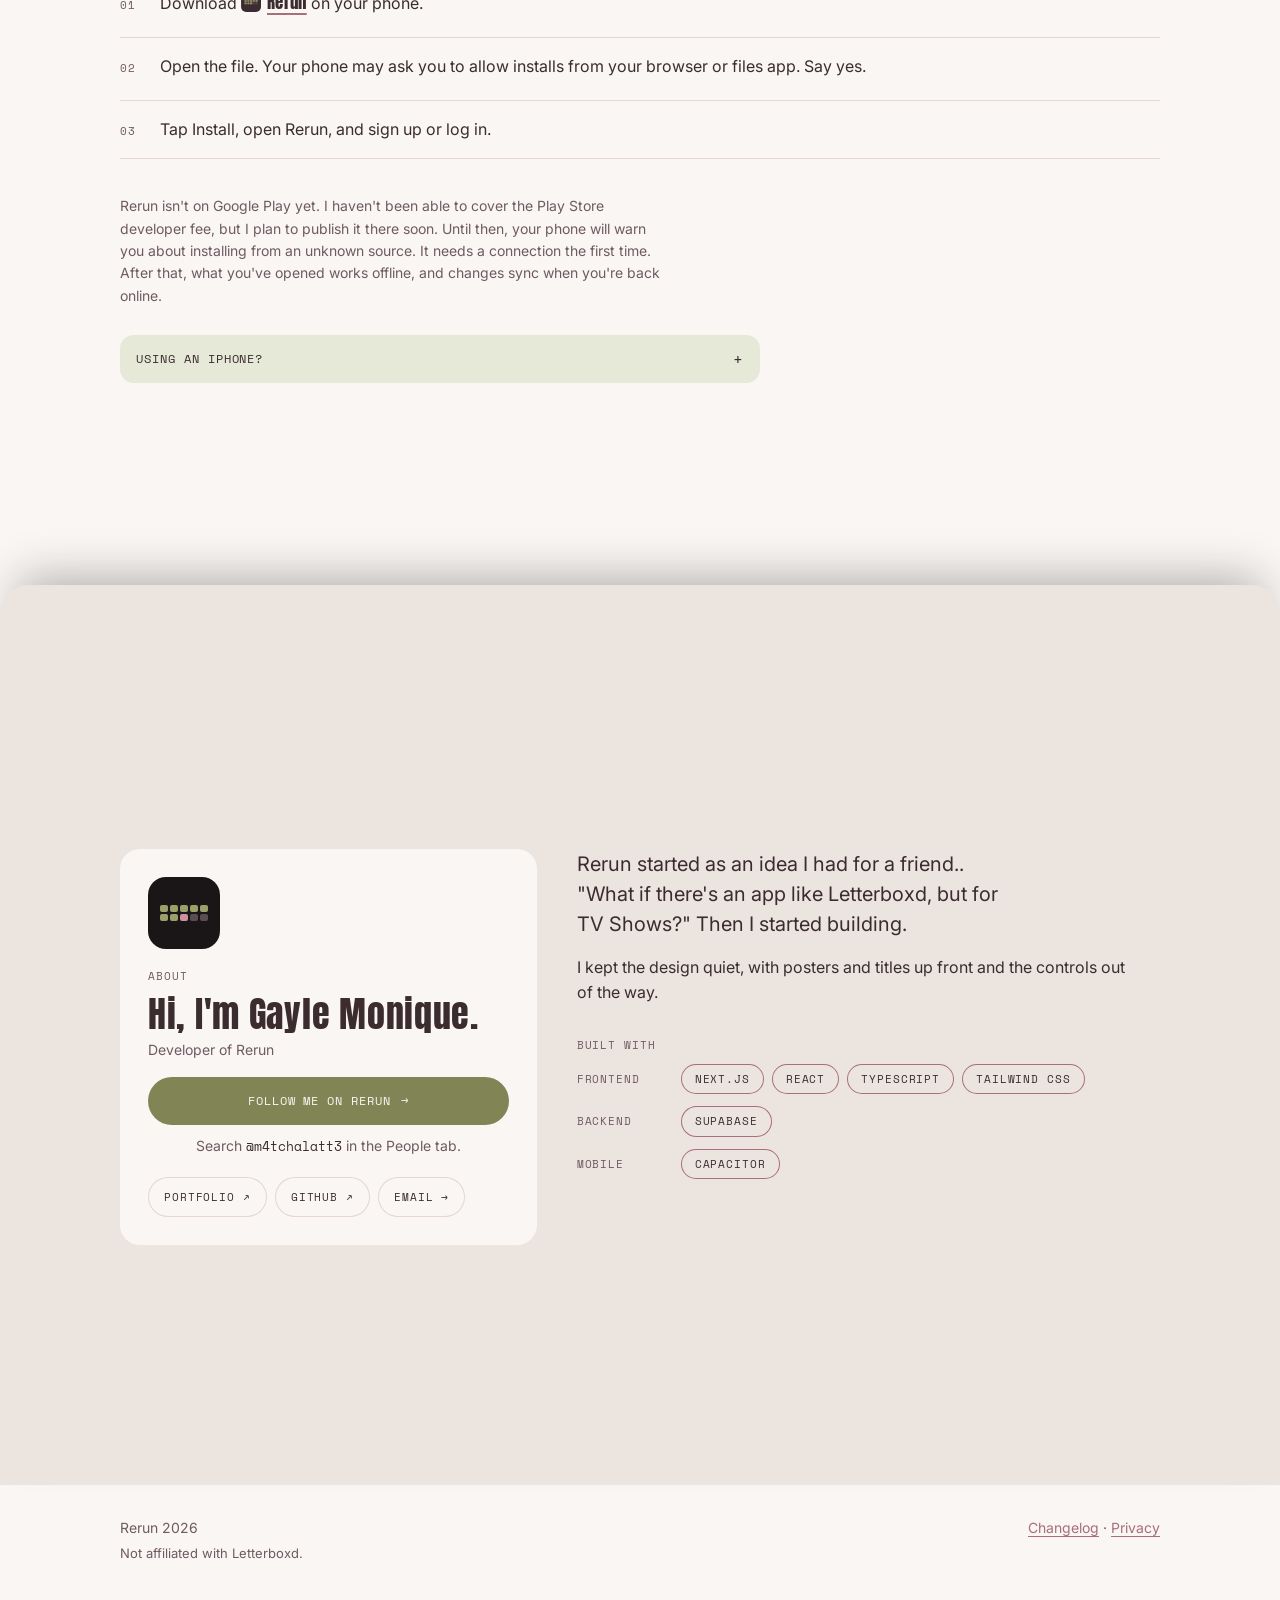
==== commit 82c96eaa: "feat: floating What's new button showing the latest changelog entry" ====
--- a/index.html
+++ b/index.html
@@ -36,7 +36,7 @@
         <a class="btn ghost" href="https://rerun-diary.vercel.app" rel="noopener">Open the web app <span class="arrow" aria-hidden="true">→</span></a>
       </div>
       <p class="price"><b>Free, with no ads.</b> Some features may become paid later.</p>
-      <p class="meta">Version 1.0 (build 7) · 3 MB · <a href="changelog.html">What’s new</a></p>
+      <p class="meta">Version 1.0 (build 7) · 3 MB</p>
     </section>
 
     <section id="screens">
@@ -156,6 +156,15 @@
     <p>Rerun 2026<span class="fine">Not affiliated with Letterboxd.</span></p>
     <p><a href="changelog.html">Changelog</a> · <a href="privacy.html">Privacy</a></p>
   </footer>
+  <div class="whats-new" id="whats-new">
+    <div class="wn-panel" id="wn-panel" role="dialog" aria-labelledby="wn-title" hidden>
+      <p class="label" id="wn-date"></p>
+      <h2 id="wn-title">What’s new</h2>
+      <ul id="wn-list"></ul>
+      <a class="btn ghost wn-all" href="changelog.html">See all changes <span class="arrow" aria-hidden="true">→</span></a>
+    </div>
+    <button type="button" class="wn-toggle" aria-expanded="false" aria-controls="wn-panel"><span class="new-dot" aria-hidden="true"></span><span class="label">What’s new</span><span class="arrow" aria-hidden="true">↑</span></button>
+  </div>
   <script src="script.js" defer></script>
   <script data-name="BMC-Widget" data-cfasync="false" src="https://cdnjs.buymeacoffee.com/1.0.0/widget.prod.min.js" data-id="gaylemonique" data-description="Support me on Buy me a coffee!" data-color="#FF5F5F" data-position="Right" data-x_margin="18" data-y_margin="18"></script>
 </body>
--- a/styles.css
+++ b/styles.css
@@ -597,3 +597,71 @@
 @media (max-width: 767px) and (max-height: 720px) {
   .steps li { padding: 10px 0; }
 }
+
+/* floating What's new button and panel, bottom left (the coffee widget sits bottom right) */
+.whats-new {
+  position: fixed;
+  left: 16px;
+  bottom: 18px;
+  z-index: 50;
+  display: flex;
+  flex-direction: column;
+  align-items: flex-start;
+  gap: 10px;
+  max-width: calc(100vw - 32px);
+}
+.whats-new[hidden] { display: none; }
+.wn-toggle {
+  display: inline-flex;
+  align-items: center;
+  gap: 10px;
+  min-height: 48px;
+  padding: 0 18px 0 16px;
+  border: 0;
+  border-radius: 9999px;
+  background: var(--ink);
+  color: var(--bg);
+  font: inherit;
+  cursor: pointer;
+  box-shadow: 0 10px 24px -10px rgba(59, 44, 48, 0.55);
+  transition: transform 0.2s var(--ease), background-color 0.2s ease;
+  animation: whats-new-in 0.5s var(--ease) 0.6s both;
+}
+.wn-toggle .label { margin: 0; color: var(--card); }
+.wn-toggle .arrow { display: inline-block; transition: transform 0.25s var(--ease); }
+.wn-toggle[aria-expanded="true"] .arrow { transform: rotate(180deg); }
+.wn-toggle:hover { background: var(--chrome); transform: translateY(-2px); }
+.wn-toggle:focus-visible { outline: 2px solid var(--olive-deep); outline-offset: 3px; }
+.new-dot { display: none; width: 8px; height: 8px; flex: none; border-radius: 50%; background: var(--rose-tile); }
+.whats-new.unseen .new-dot { display: block; animation: new-dot 1.8s ease-in-out infinite; }
+
+.wn-panel {
+  width: min(360px, calc(100vw - 32px));
+  max-height: min(60vh, 460px);
+  overflow-y: auto;
+  padding: 20px 20px 18px;
+  border-radius: 20px;
+  background: var(--bg);
+  color: var(--ink);
+  box-shadow: 0 0 0 1px var(--rule), 0 18px 40px -16px rgba(59, 44, 48, 0.45);
+  transform-origin: left bottom;
+  animation: wn-open 0.25s var(--ease);
+}
+.wn-panel[hidden] { display: none; }
+.wn-panel .label { margin-bottom: 6px; }
+.wn-panel h2 { font-size: 1.5rem; }
+.wn-panel ul { margin: 12px 0 16px; padding-left: 18px; font-size: 0.9375rem; line-height: 1.5; }
+.wn-panel li + li { margin-top: 8px; }
+.wn-all { display: flex; justify-content: center; width: 100%; }
+.wn-all:hover .arrow { transform: translateX(4px); }
+
+@keyframes whats-new-in { from { opacity: 0; transform: translateY(12px); } }
+@keyframes wn-open { from { opacity: 0; transform: translateY(8px) scale(0.97); } }
+@keyframes new-dot { 50% { box-shadow: 0 0 0 5px rgba(206, 143, 158, 0.25); } }
+@media (min-width: 768px) { .whats-new { left: 18px; } }
+@media (prefers-reduced-motion: reduce) {
+  .wn-toggle, .wn-toggle .arrow, .wn-panel, .whats-new.unseen .new-dot { animation: none; transition: none; }
+  .wn-toggle:hover { transform: none; }
+}
+/* keep the footer links clear of the floating buttons */
+footer { padding-bottom: 88px; }
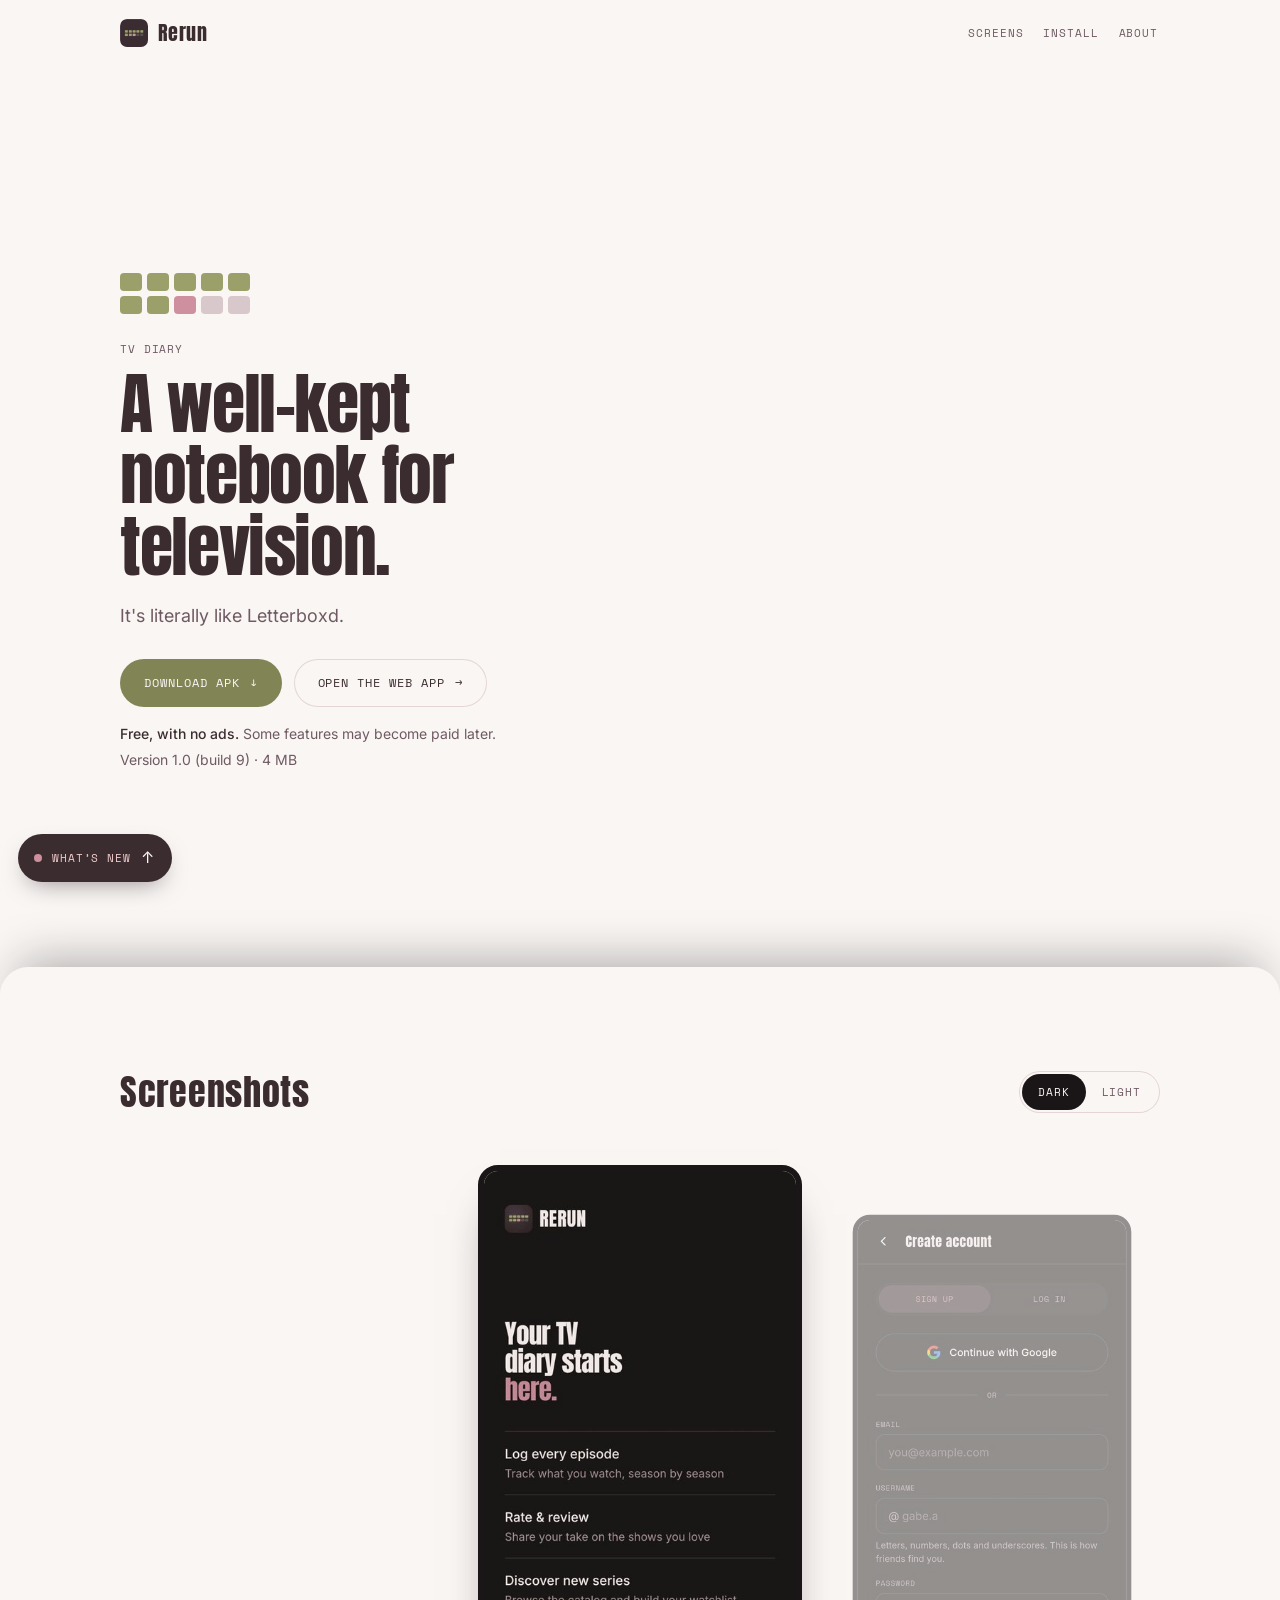
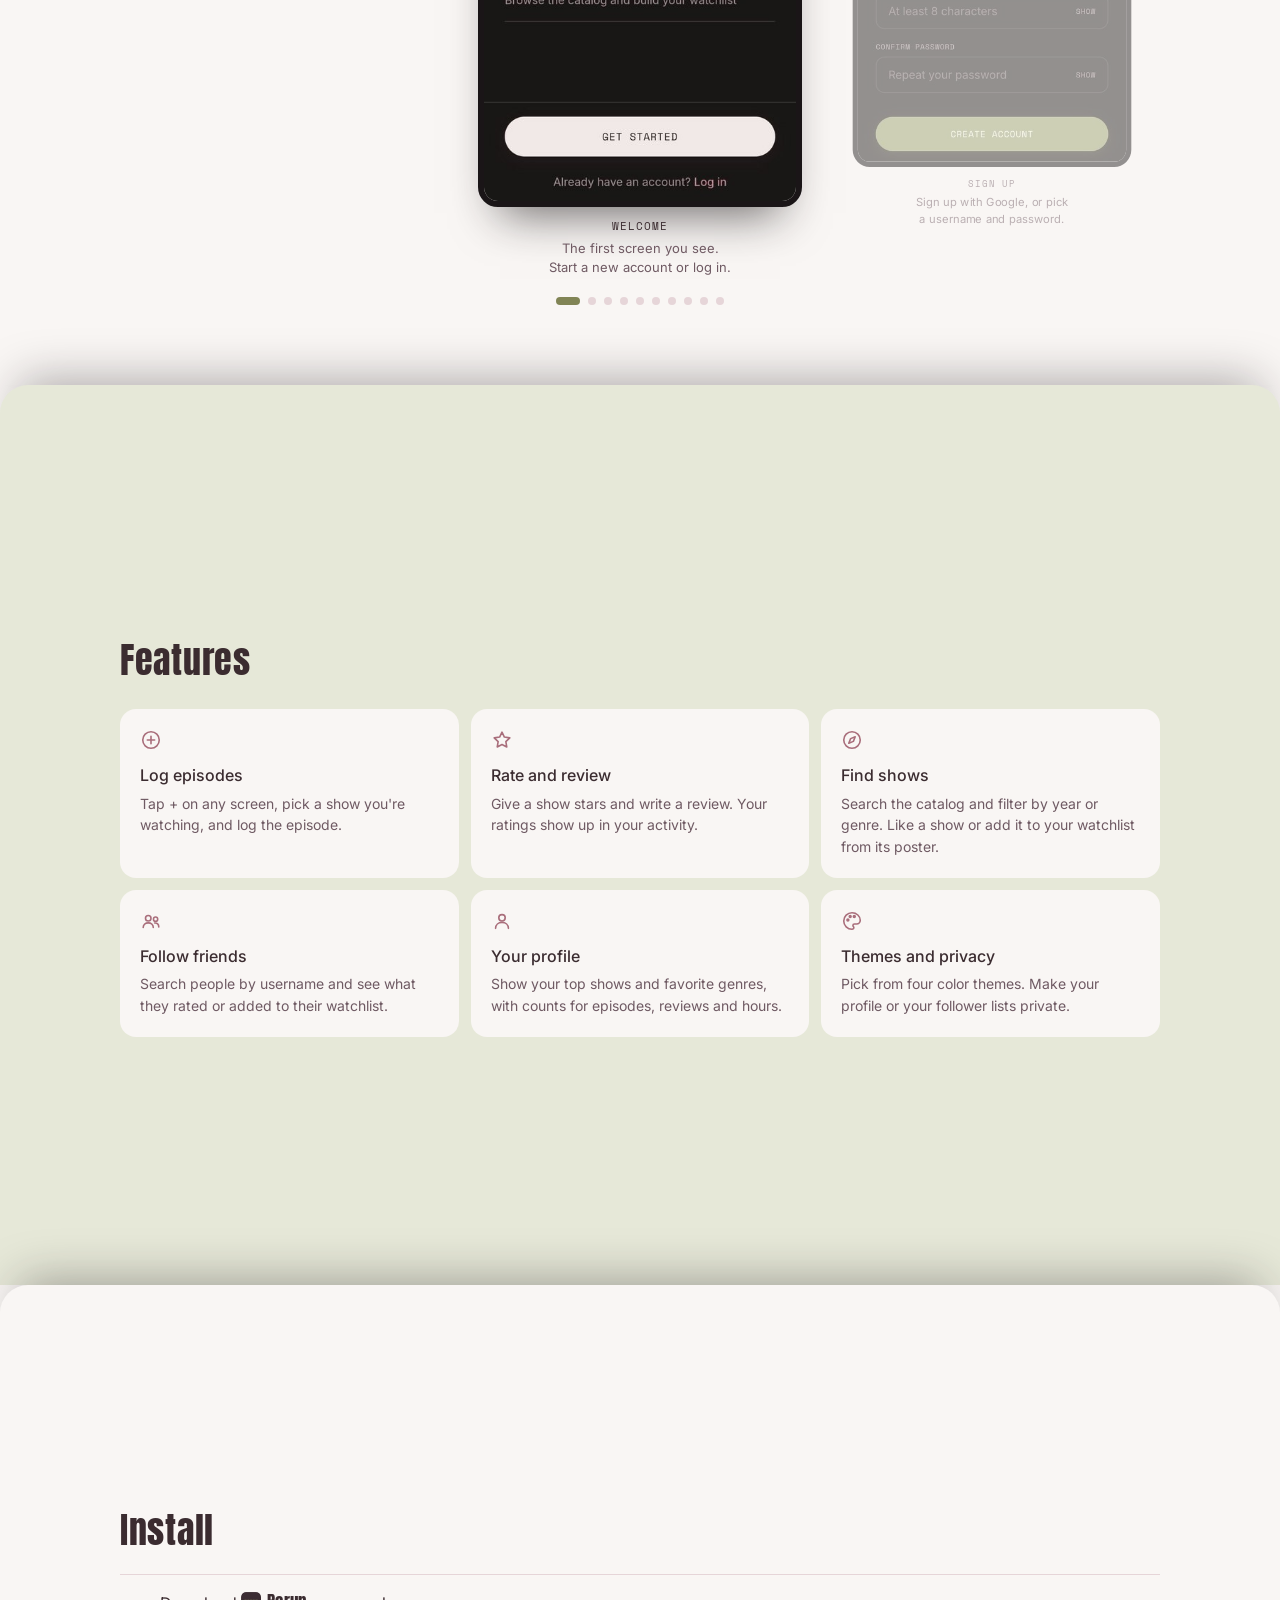
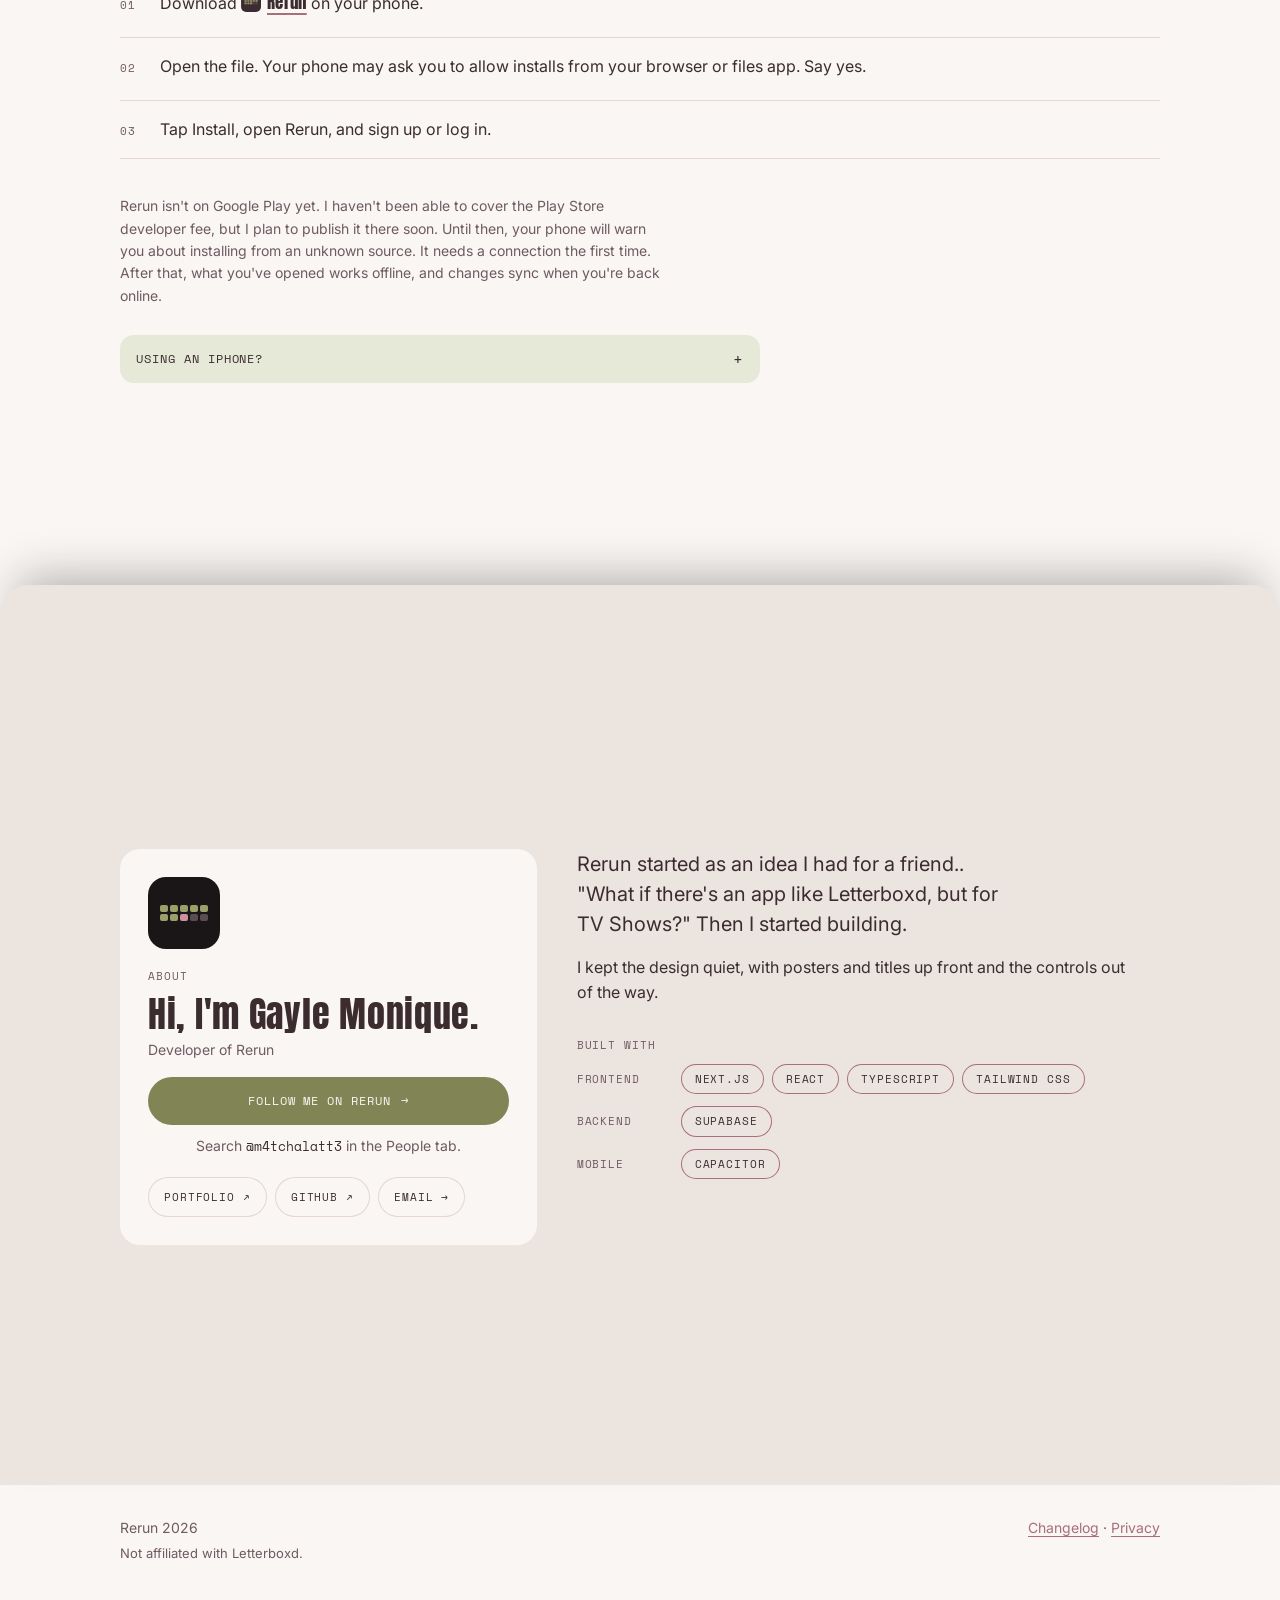
==== commit a42bd4a4: "release: build 9 (phone alerts, notifications, friends are watching)" ====
--- a/index.html
+++ b/index.html
@@ -36,7 +36,7 @@
         <a class="btn ghost" href="https://rerun-diary.vercel.app" rel="noopener">Open the web app <span class="arrow" aria-hidden="true">→</span></a>
       </div>
       <p class="price"><b>Free, with no ads.</b> Some features may become paid later.</p>
-      <p class="meta">Version 1.0 (build 7) · 3 MB</p>
+      <p class="meta">Version 1.0 (build 9) · 4 MB</p>
     </section>
 
     <section id="screens">
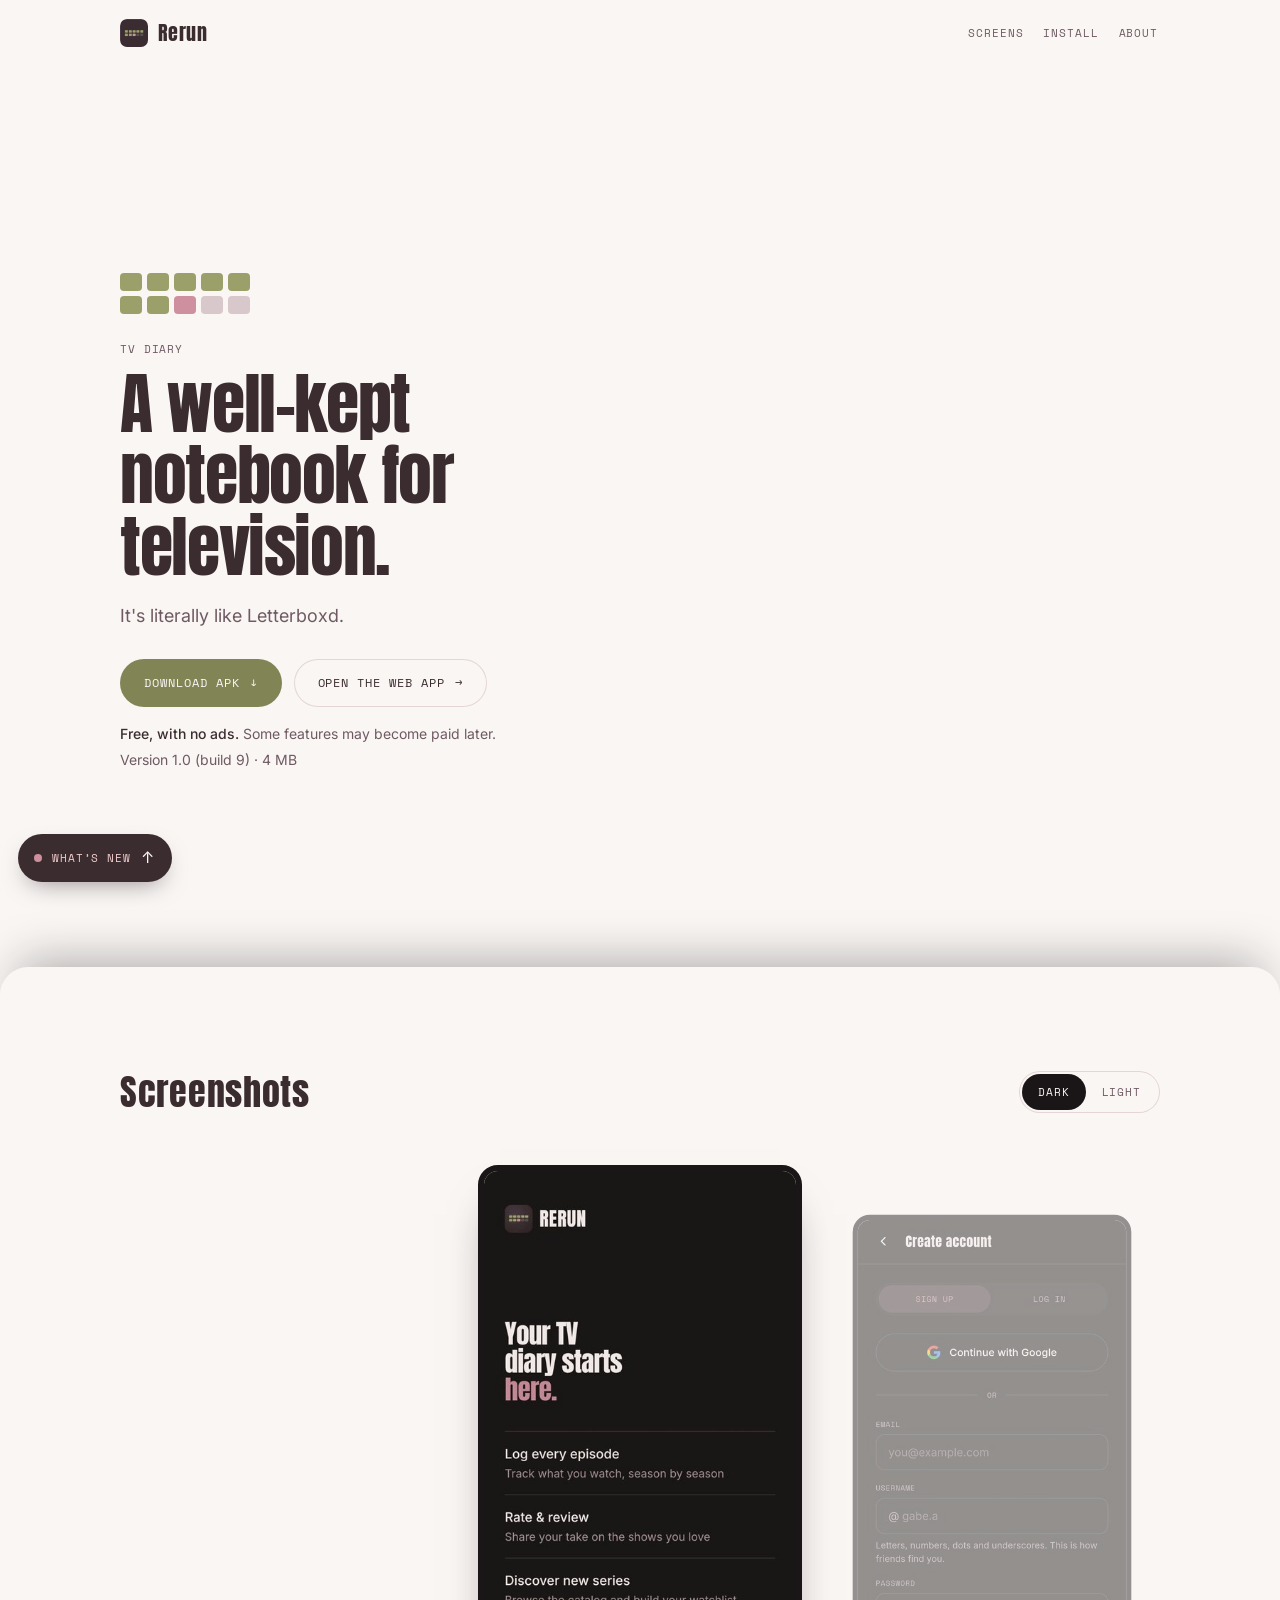
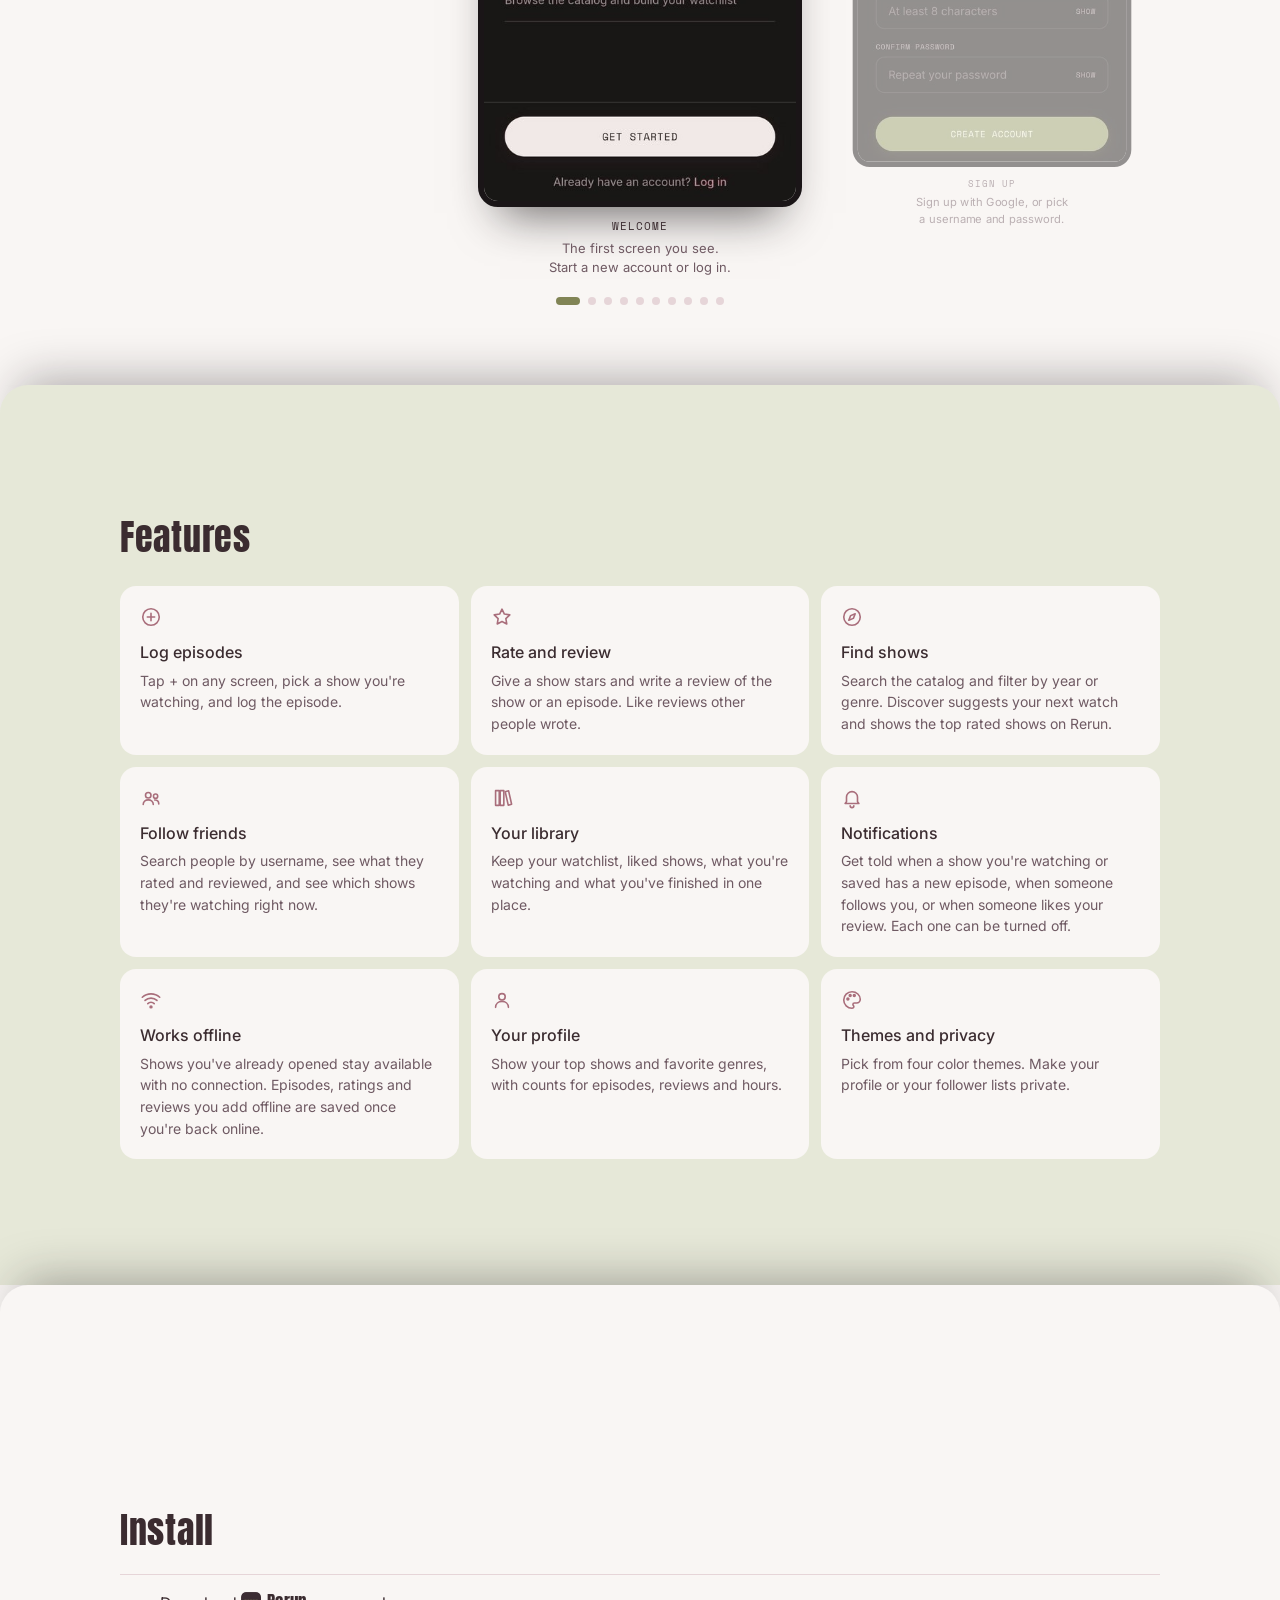
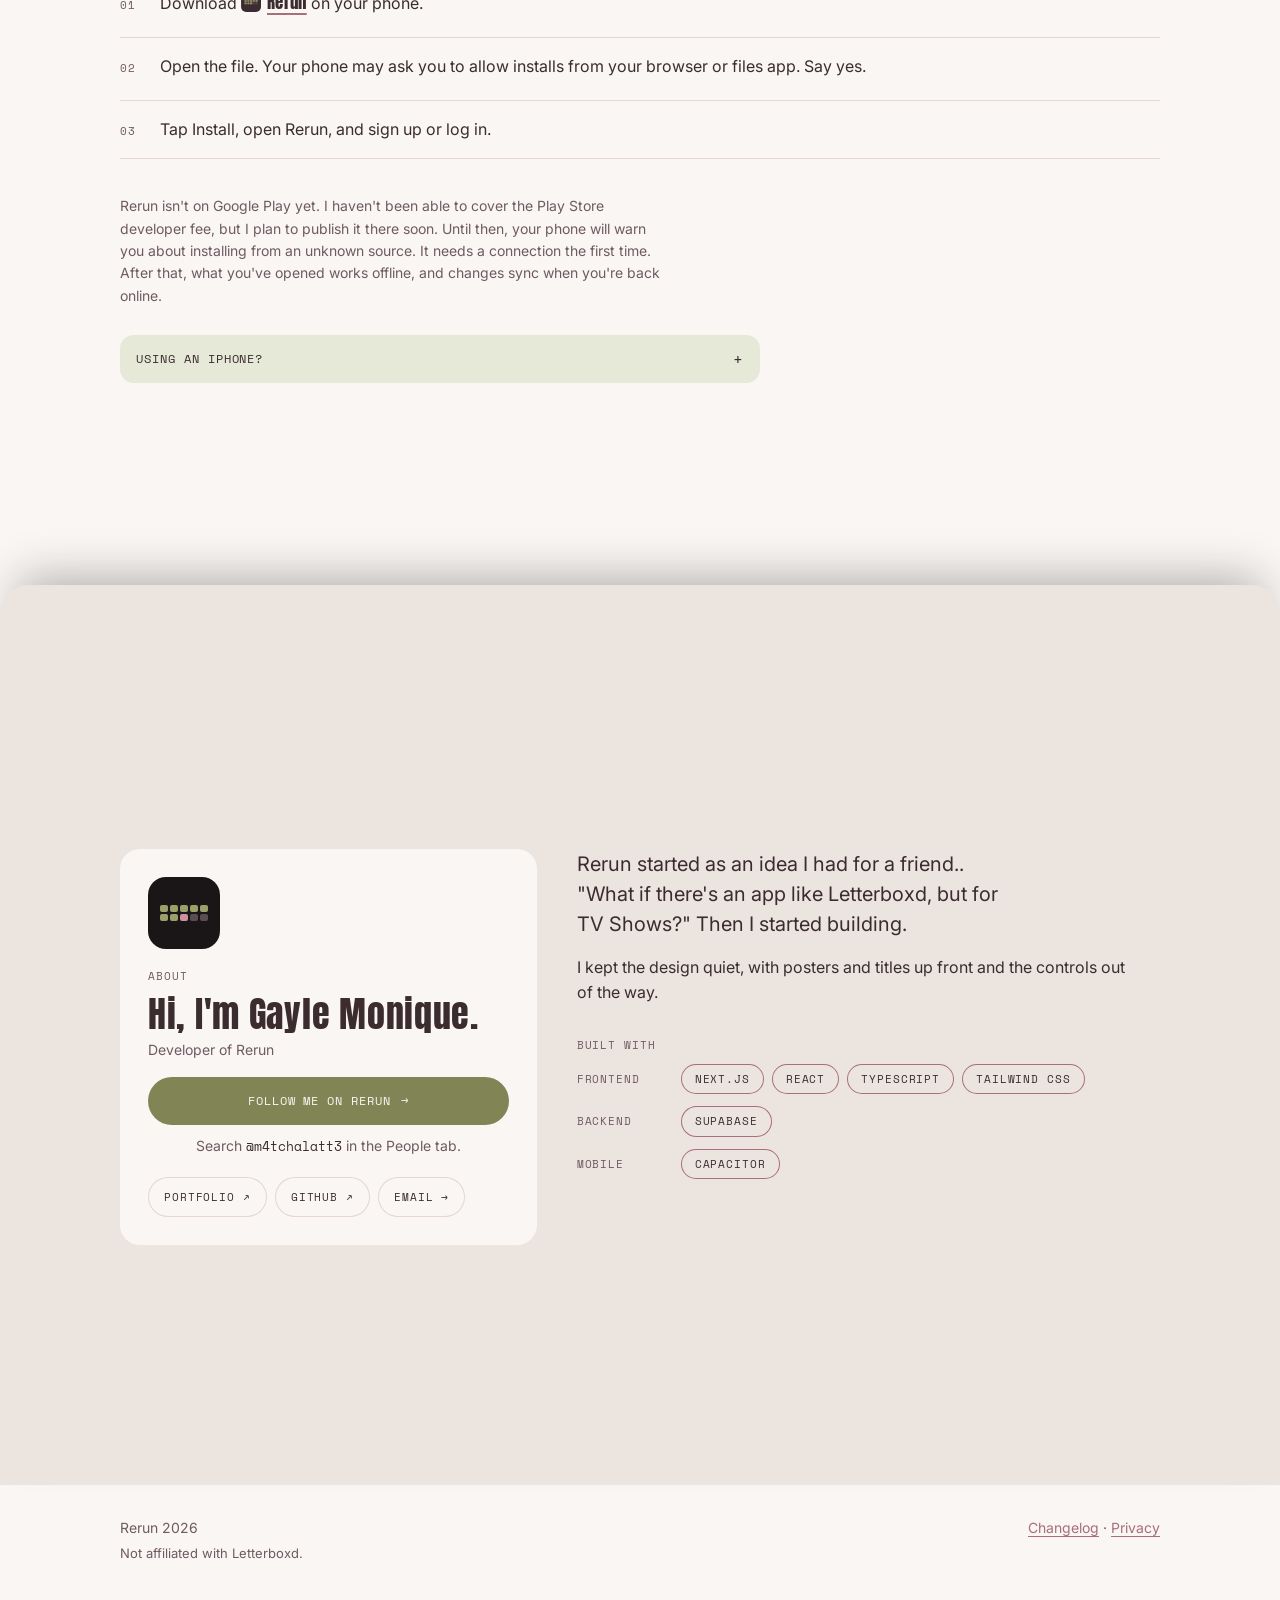
==== commit e9fc5a25: "copy: feature cards for notifications, offline use, the library and friends watching" ====
--- a/index.html
+++ b/index.html
@@ -75,17 +75,32 @@
         <li>
           <svg class="ico" viewBox="0 0 24 24" width="22" height="22" fill="none" stroke="currentColor" stroke-width="1.75" stroke-linecap="round" stroke-linejoin="round" aria-hidden="true"><path d="M12 3.5l2.6 5.3 5.9.9-4.3 4.1 1 5.8L12 16.9 6.8 19.6l1-5.8L3.5 9.7l5.9-.9z"/></svg>
           <h3>Rate and review</h3>
-          <p>Give a show stars and write a review. Your ratings show up in your activity.</p>
+          <p>Give a show stars and write a review of the show or an episode. Like reviews other people wrote.</p>
         </li>
         <li>
           <svg class="ico" viewBox="0 0 24 24" width="22" height="22" fill="none" stroke="currentColor" stroke-width="1.75" stroke-linecap="round" stroke-linejoin="round" aria-hidden="true"><circle cx="12" cy="12" r="9"/><path d="M15.5 8.5l-2 5-5 2 2-5z"/></svg>
           <h3>Find shows</h3>
-          <p>Search the catalog and filter by year or genre. Like a show or add it to your watchlist from its poster.</p>
+          <p>Search the catalog and filter by year or genre. Discover suggests your next watch and shows the top rated shows on Rerun.</p>
         </li>
         <li>
           <svg class="ico" viewBox="0 0 24 24" width="22" height="22" fill="none" stroke="currentColor" stroke-width="1.75" stroke-linecap="round" stroke-linejoin="round" aria-hidden="true"><circle cx="9" cy="9" r="3"/><path d="M3.5 19c0-3 2.5-5 5.5-5s5.5 2 5.5 5"/><circle cx="17" cy="10" r="2.3"/><path d="M16 14.2c2.7-.3 4.5 1.4 4.5 4.3"/></svg>
           <h3>Follow friends</h3>
-          <p>Search people by username and see what they rated or added to their watchlist.</p>
+          <p>Search people by username, see what they rated and reviewed, and see which shows they're watching right now.</p>
+        </li>
+        <li>
+          <svg class="ico" viewBox="0 0 24 24" width="22" height="22" fill="none" stroke="currentColor" stroke-width="1.75" stroke-linecap="round" stroke-linejoin="round" aria-hidden="true"><path d="M5 4h4v16H5zM10 4h4v16h-4z"/><path d="M15.5 5.2l3.7-1 3.3 14.6-3.7 1z"/></svg>
+          <h3>Your library</h3>
+          <p>Keep your watchlist, liked shows, what you're watching and what you've finished in one place.</p>
+        </li>
+        <li>
+          <svg class="ico" viewBox="0 0 24 24" width="22" height="22" fill="none" stroke="currentColor" stroke-width="1.75" stroke-linecap="round" stroke-linejoin="round" aria-hidden="true"><path d="M6 16V11a6 6 0 0112 0v5l1.5 2h-15z"/><path d="M10 20.5a2 2 0 004 0"/></svg>
+          <h3>Notifications</h3>
+          <p>Get told when a show you're watching or saved has a new episode, when someone follows you, or when someone likes your review. Each one can be turned off.</p>
+        </li>
+        <li>
+          <svg class="ico" viewBox="0 0 24 24" width="22" height="22" fill="none" stroke="currentColor" stroke-width="1.75" stroke-linecap="round" stroke-linejoin="round" aria-hidden="true"><path d="M2.5 9a14 14 0 0119 0M5.5 12.5a9.5 9.5 0 0113 0M8.5 16a5 5 0 017 0"/><circle cx="12" cy="19.5" r="1"/></svg>
+          <h3>Works offline</h3>
+          <p>Shows you've already opened stay available with no connection. Episodes, ratings and reviews you add offline are saved once you're back online.</p>
         </li>
         <li>
           <svg class="ico" viewBox="0 0 24 24" width="22" height="22" fill="none" stroke="currentColor" stroke-width="1.75" stroke-linecap="round" stroke-linejoin="round" aria-hidden="true"><circle cx="12" cy="8.5" r="3.5"/><path d="M5 20c0-3.9 3.1-6.5 7-6.5s7 2.6 7 6.5"/></svg>
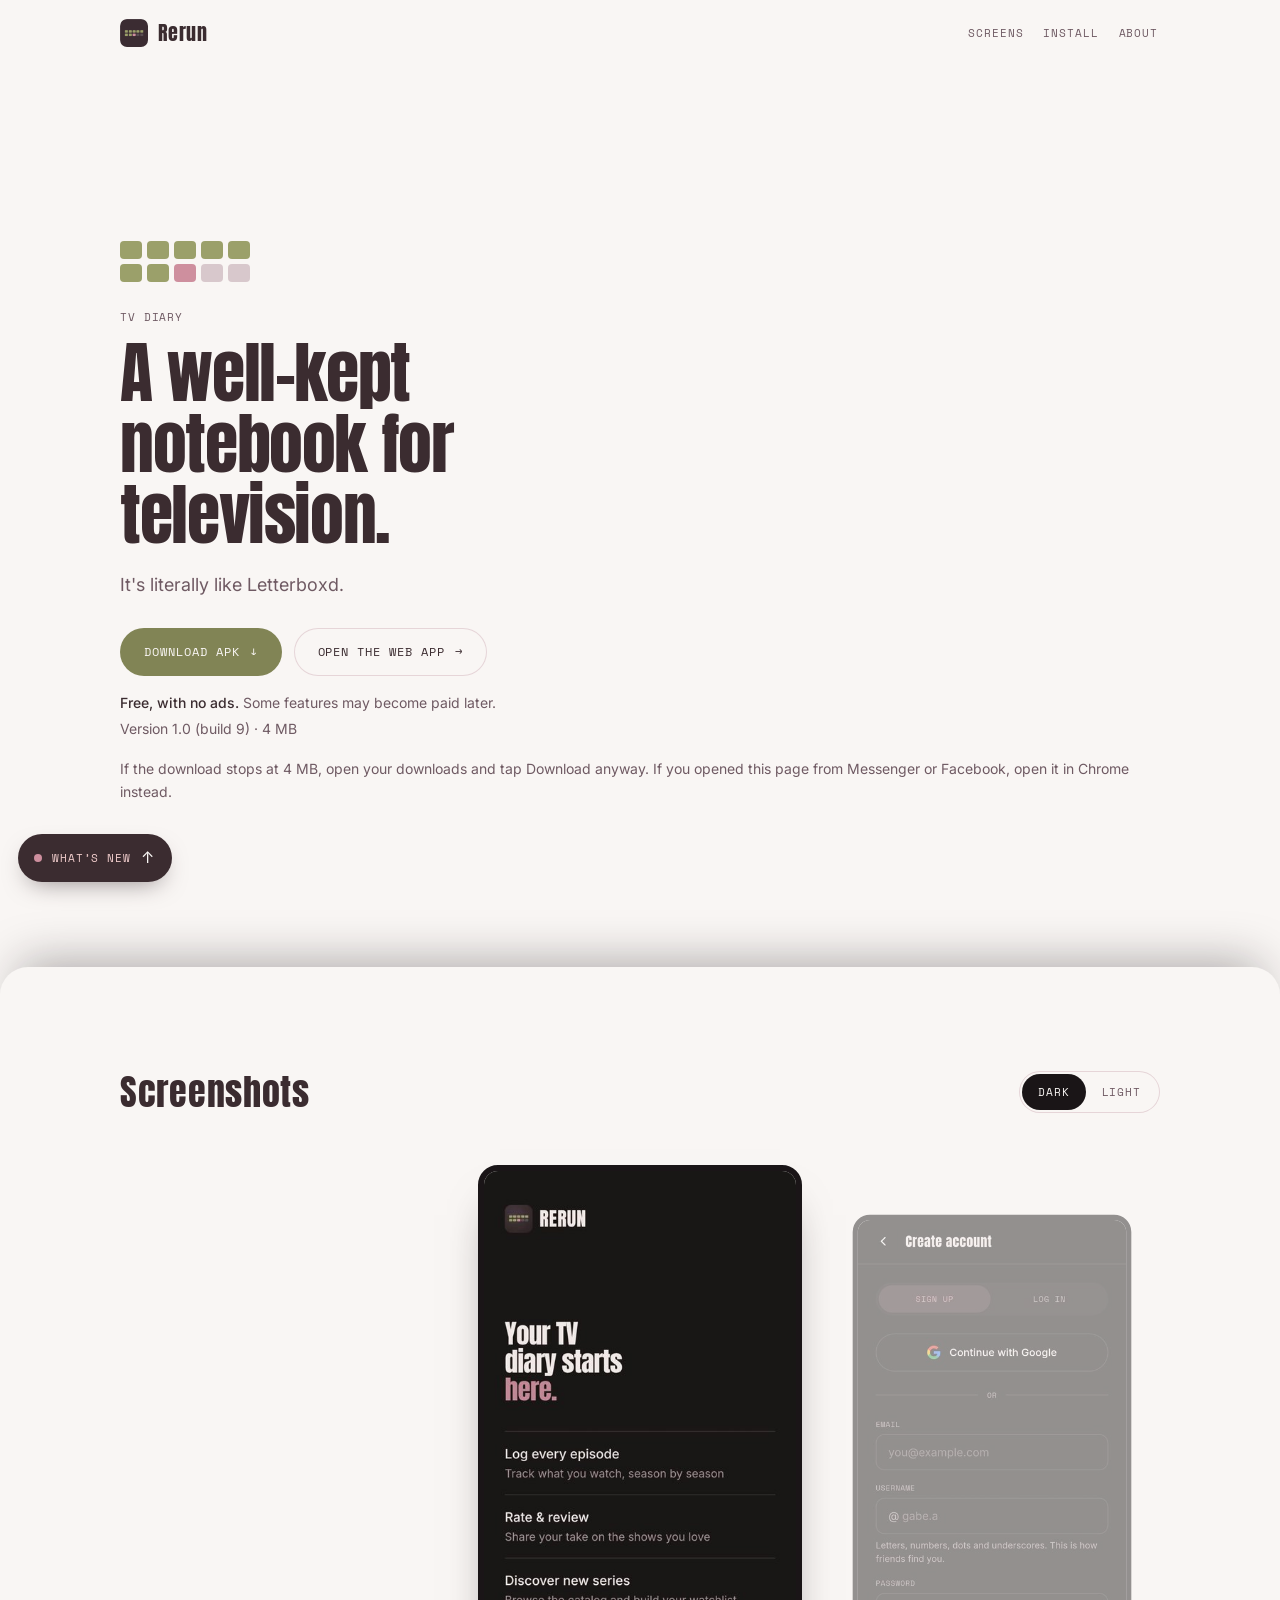
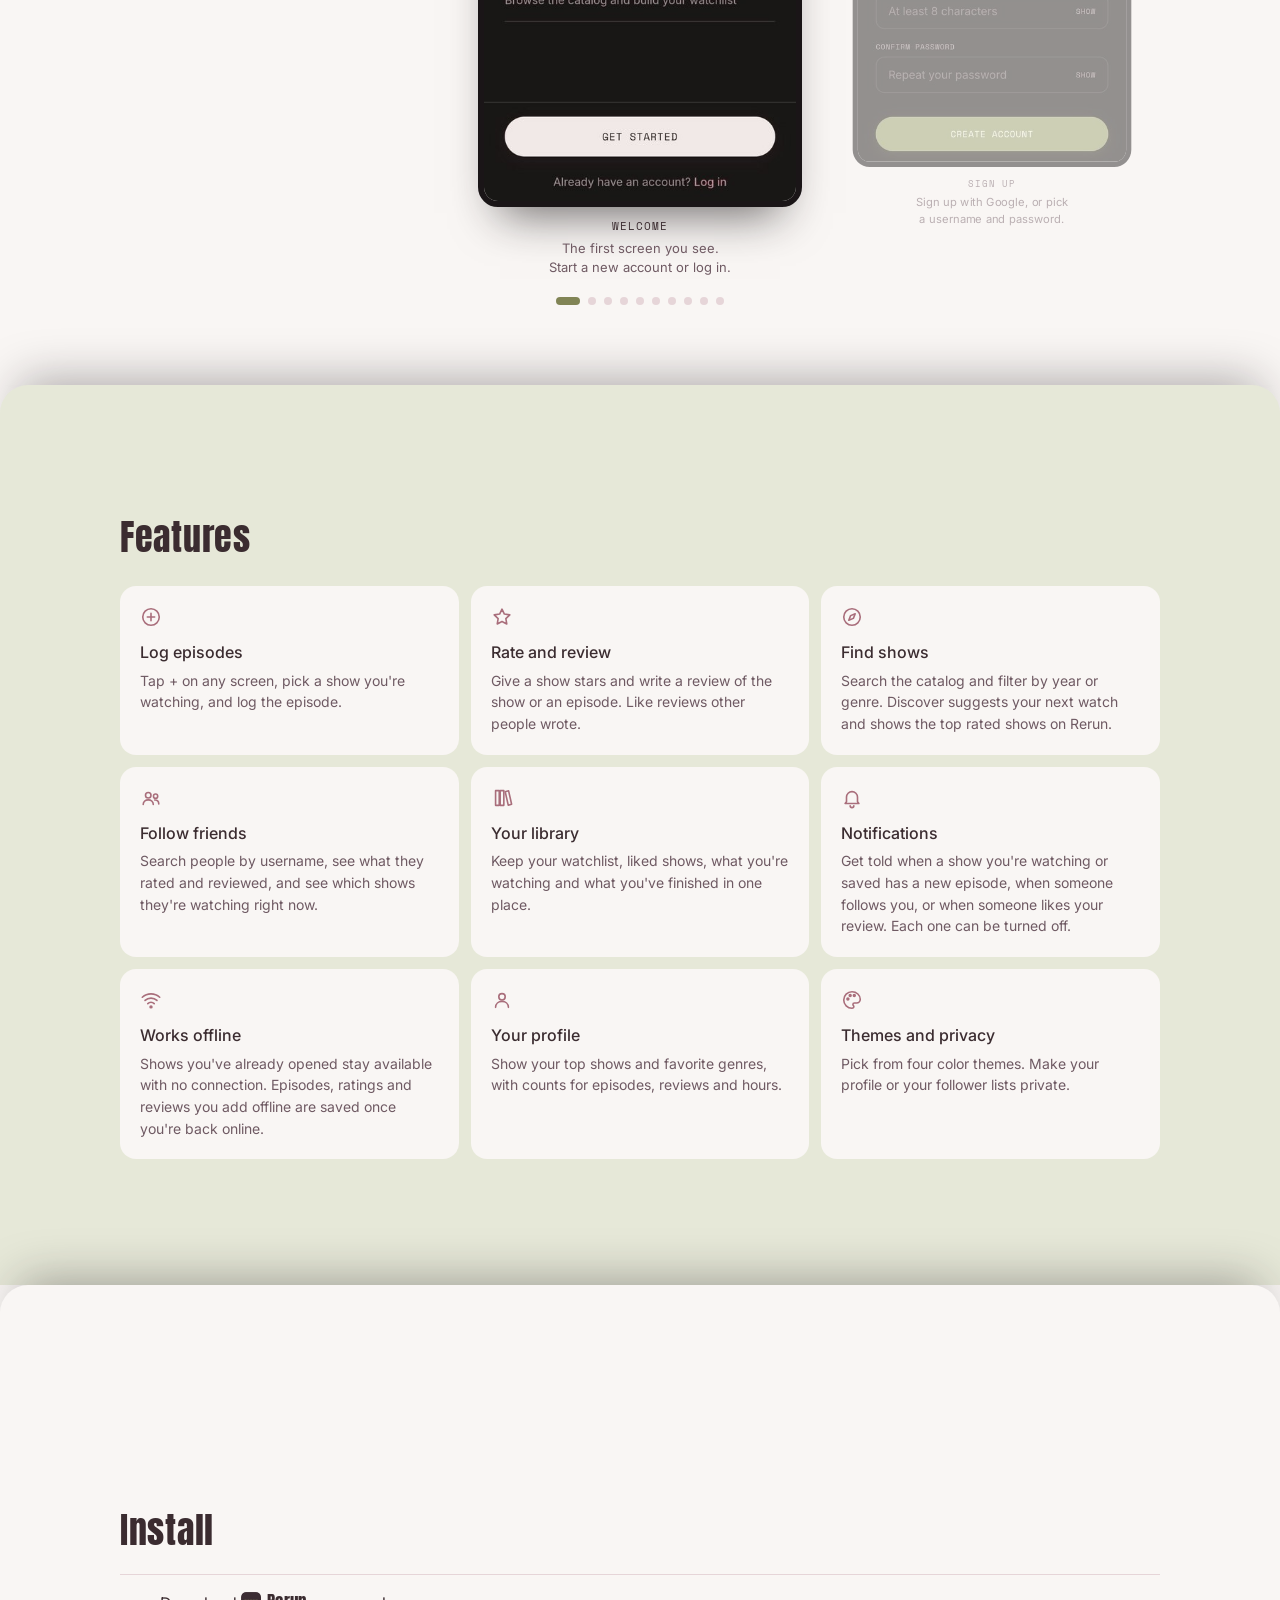
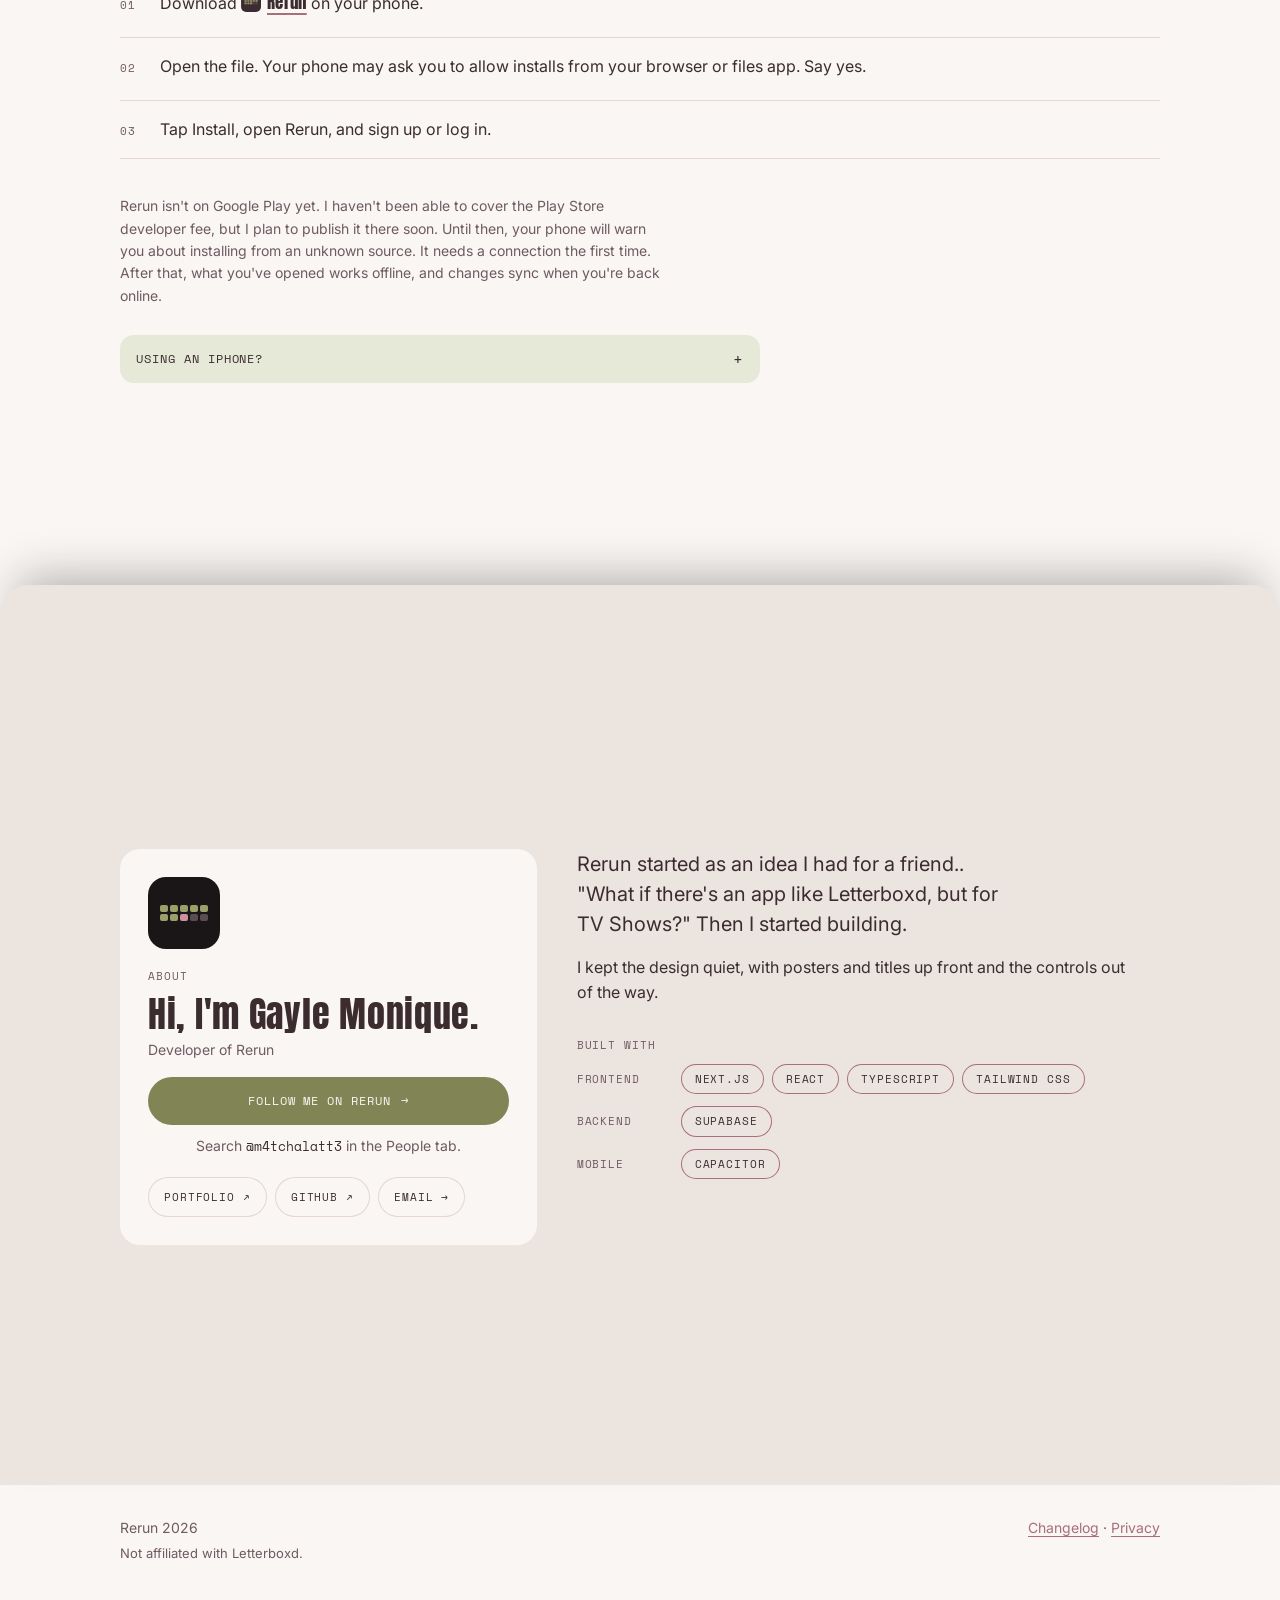
==== commit a24af2c7: "feat: owner-only stats page with the site's own view and download counts" ====
--- a/index.html
+++ b/index.html
@@ -14,6 +14,7 @@
   <link rel="stylesheet" href="styles.css">
   <script>window.va = window.va || function () { (window.vaq = window.vaq || []).push(arguments) }</script>
   <script defer src="/_vercel/insights/script.js"></script>
+  <script defer src="track.js"></script>
 </head>
 <body>
   <header class="top" id="masthead">
@@ -37,6 +38,7 @@
       </div>
       <p class="price"><b>Free, with no ads.</b> Some features may become paid later.</p>
       <p class="meta">Version 1.0 (build 9) · 4 MB</p>
+      <p class="meta">If the download stops at 4 MB, open your downloads and tap Download anyway. If you opened this page from Messenger or Facebook, open it in Chrome instead.</p>
     </section>
 
     <section id="screens">
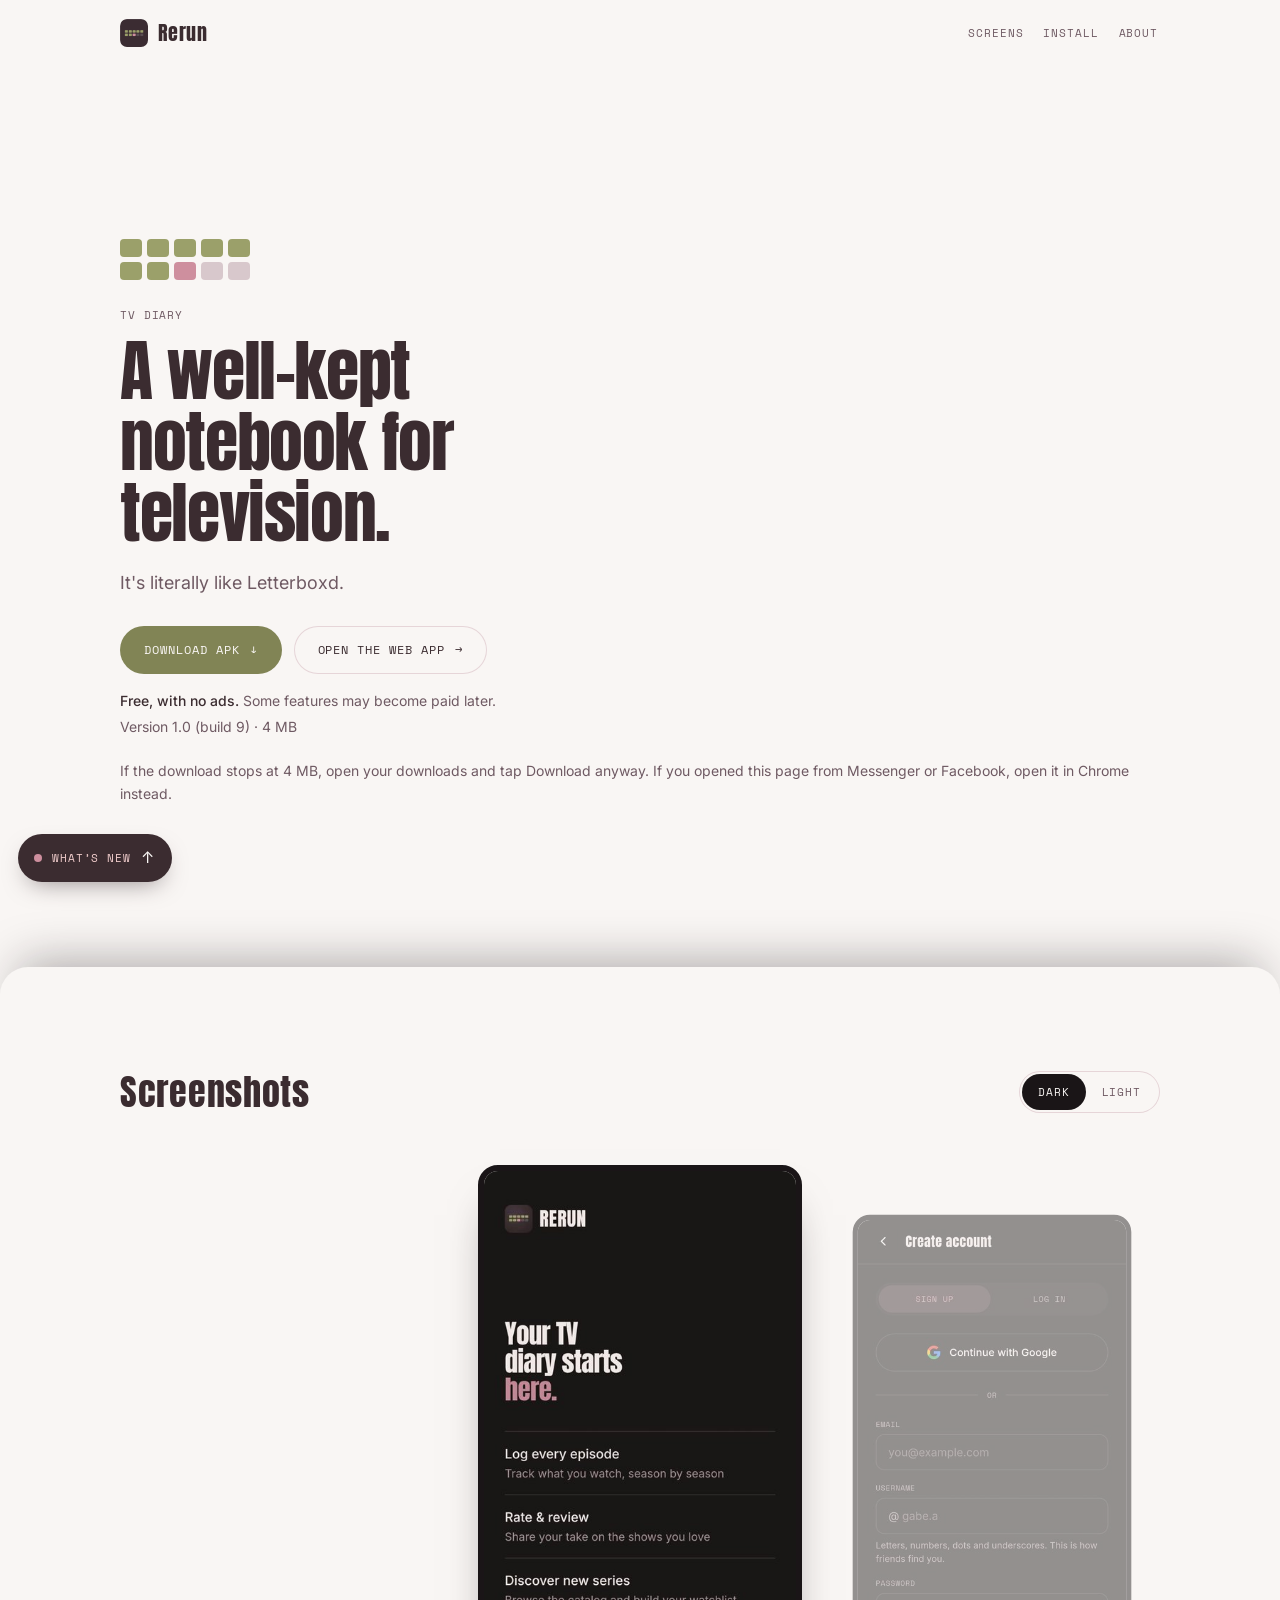
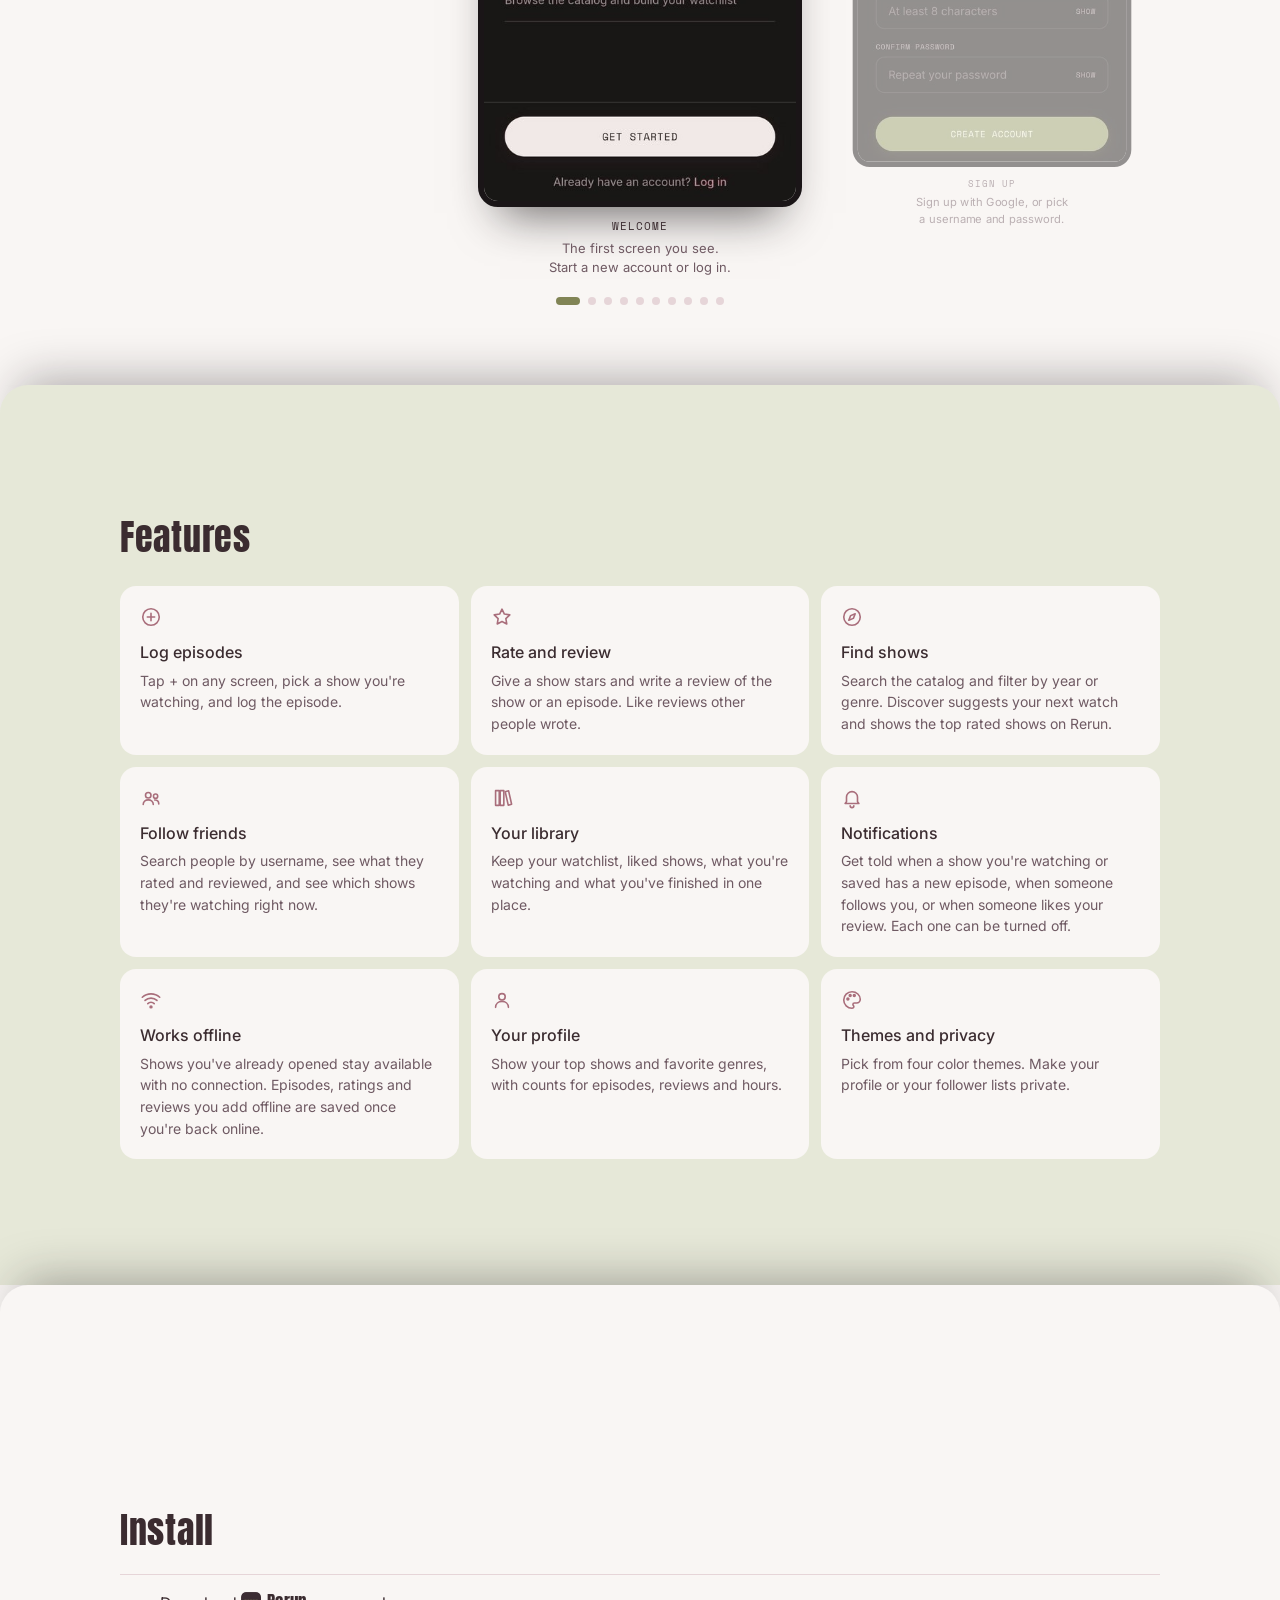
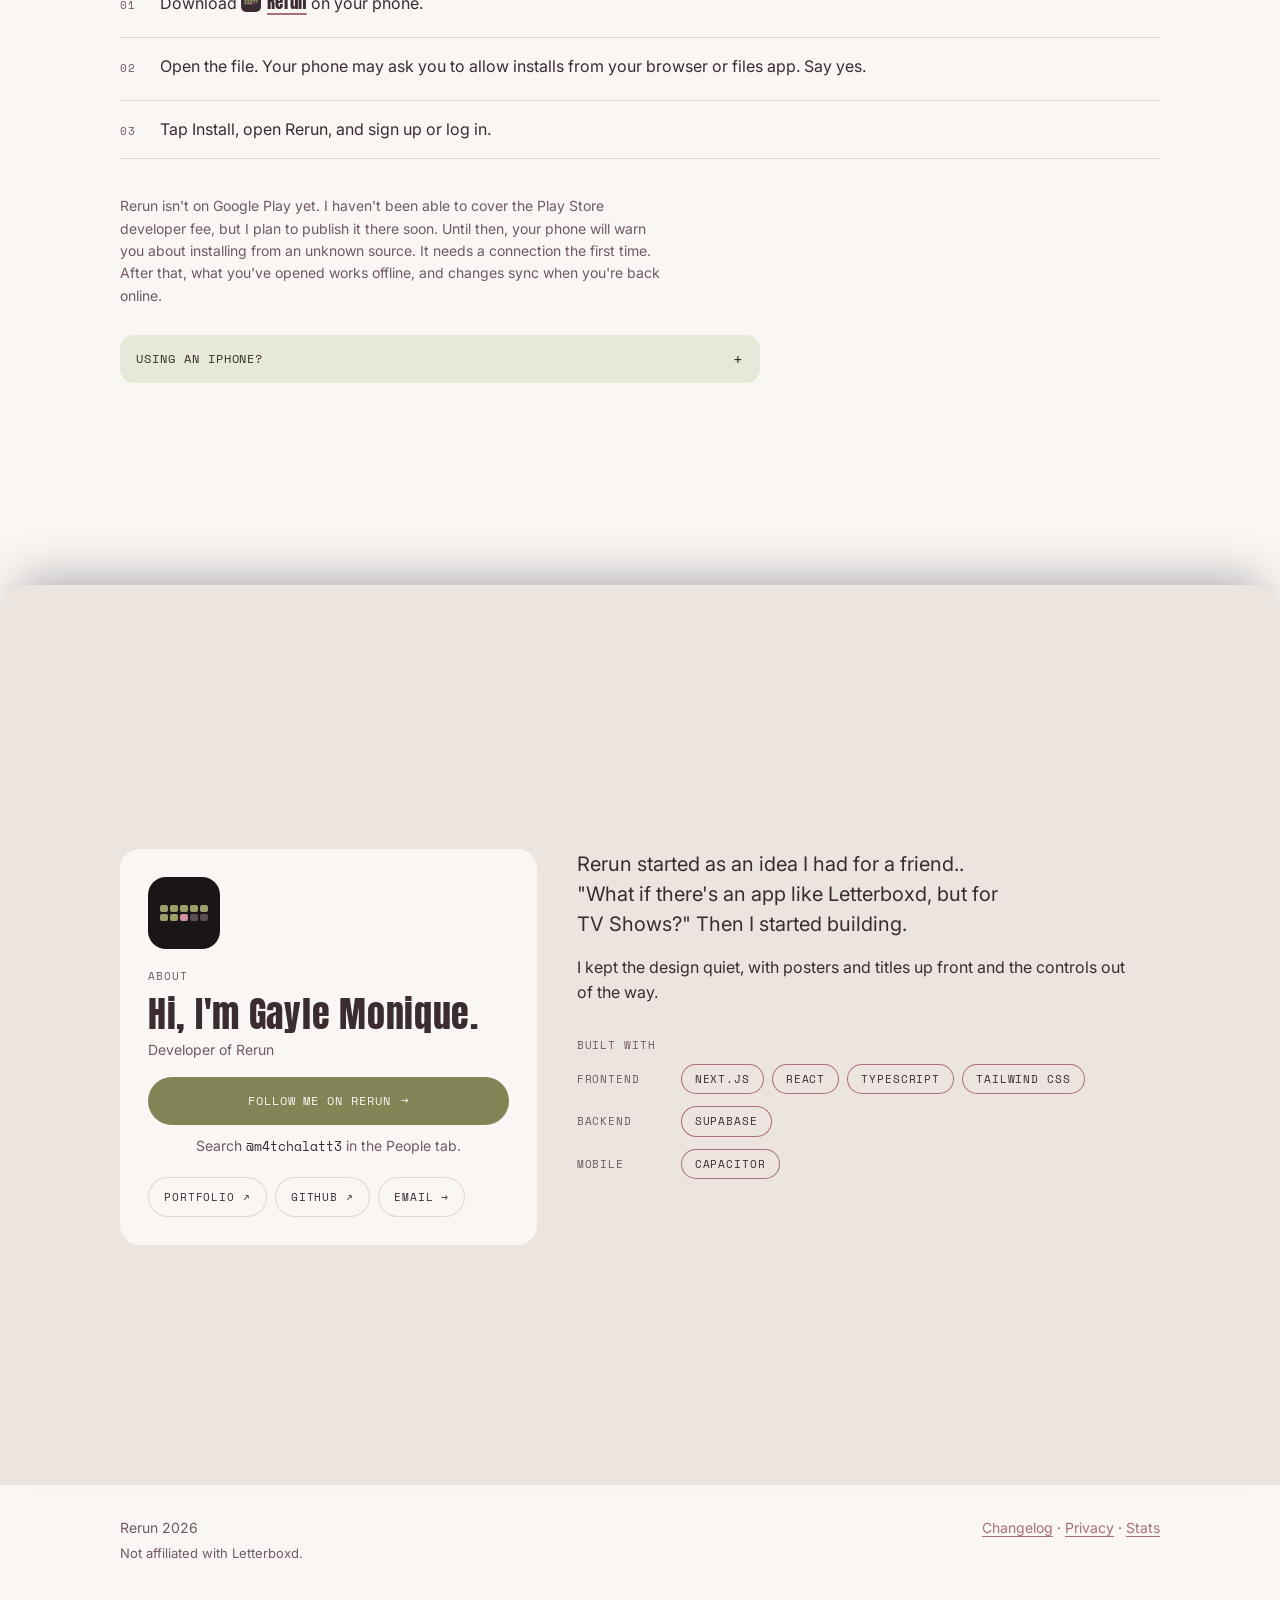
==== commit 994caab7: "feat: link to the stats page in the footer" ====
--- a/index.html
+++ b/index.html
@@ -171,7 +171,7 @@
 
   <footer>
     <p>Rerun 2026<span class="fine">Not affiliated with Letterboxd.</span></p>
-    <p><a href="changelog.html">Changelog</a> · <a href="privacy.html">Privacy</a></p>
+    <p><a href="changelog.html">Changelog</a> · <a href="privacy.html">Privacy</a> · <a href="stats.html">Stats</a></p>
   </footer>
   <div class="whats-new" id="whats-new">
     <div class="wn-panel" id="wn-panel" role="dialog" aria-labelledby="wn-title" hidden>
--- a/styles.css
+++ b/styles.css
@@ -102,6 +102,7 @@
 .price { margin: 12px 0 0; font-size: 0.875rem; color: var(--muted); }
 .price b { font-weight: 500; color: var(--ink); }
 .meta { margin-top: 4px; font-size: 0.875rem; color: var(--muted); }
+.meta + .meta { margin-top: 8px; }
 
 .carousel { margin-top: 8px; }
 .screens-head { display: flex; align-items: center; justify-content: space-between; gap: 16px; flex-wrap: wrap; }
@@ -665,3 +666,7 @@
 }
 /* keep the footer links clear of the floating buttons */
 footer { padding-bottom: 88px; }
+
+/* floating buttons step aside while they would cover the hero text (set in script.js) */
+#bmc-wbtn, .whats-new { transition: opacity 0.2s ease, visibility 0.2s ease; }
+.floating-clear #bmc-wbtn, .floating-clear .whats-new { opacity: 0 !important; visibility: hidden !important; pointer-events: none; }
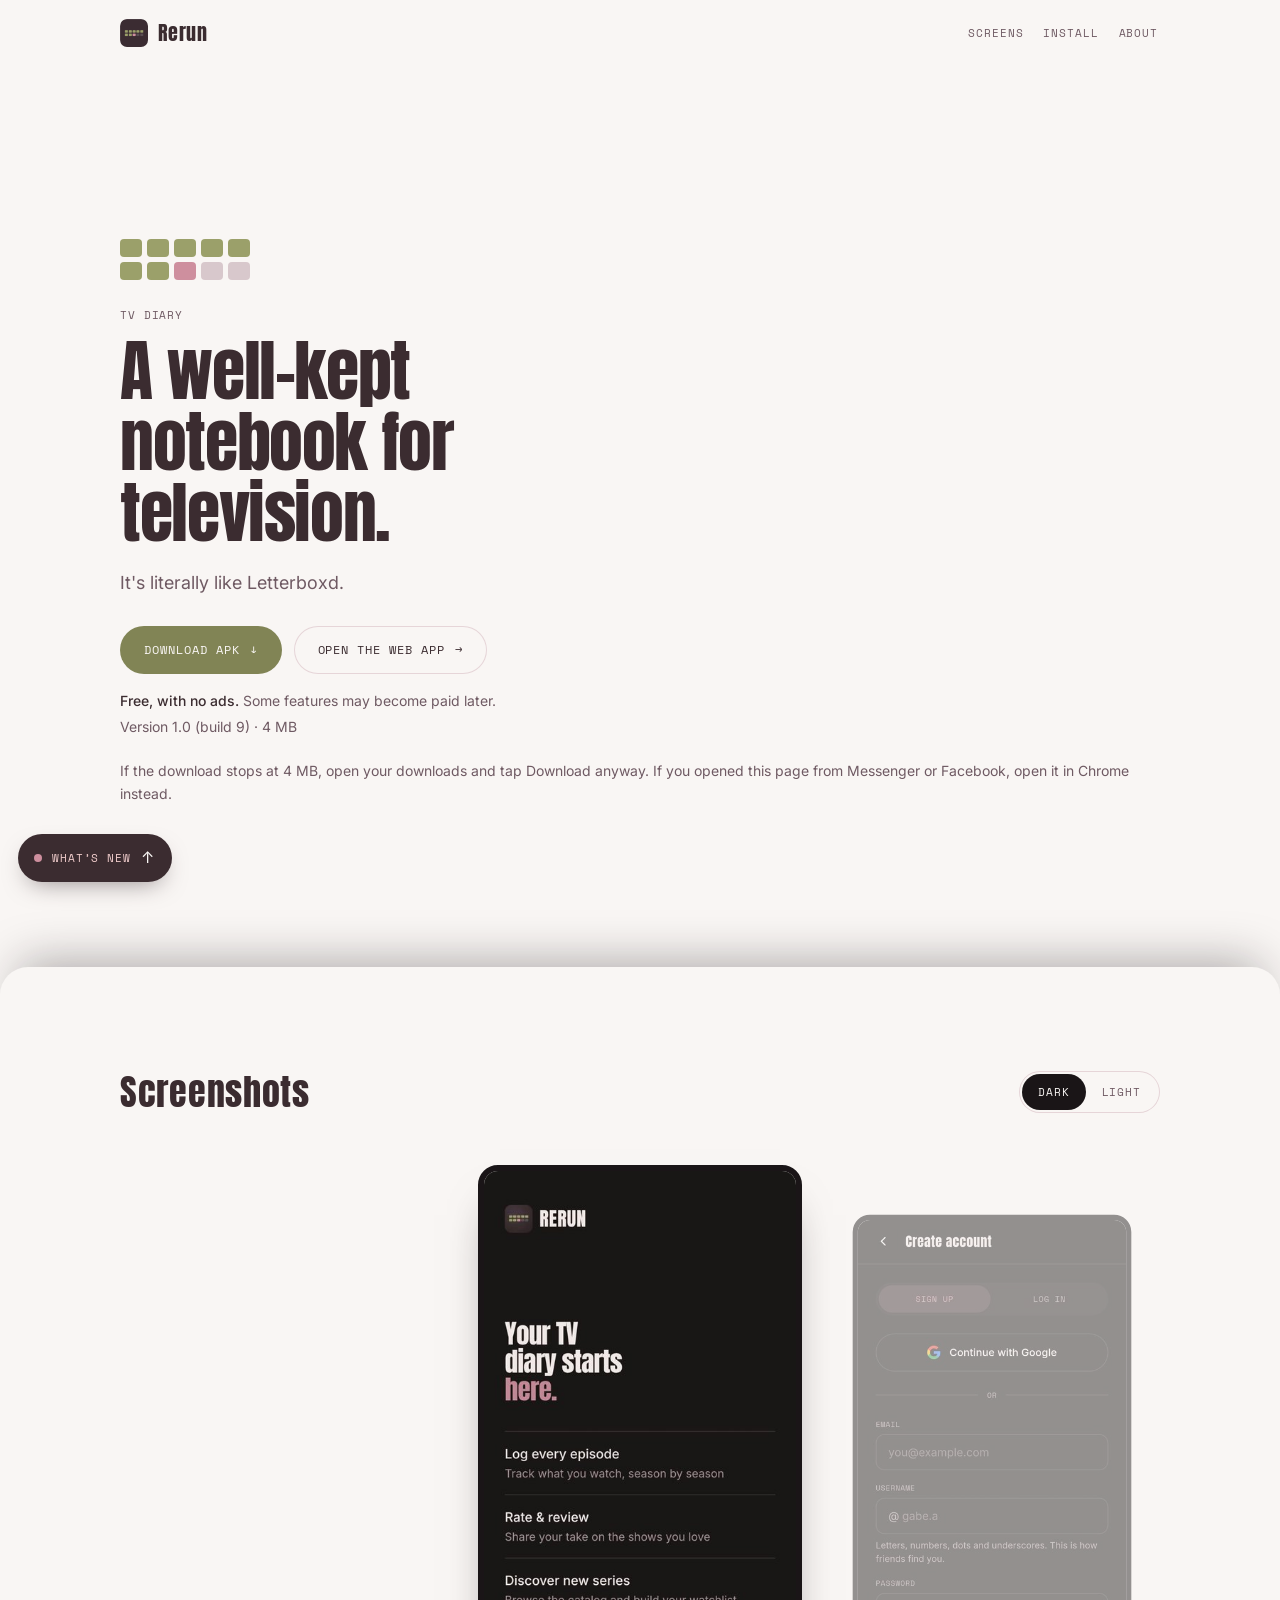
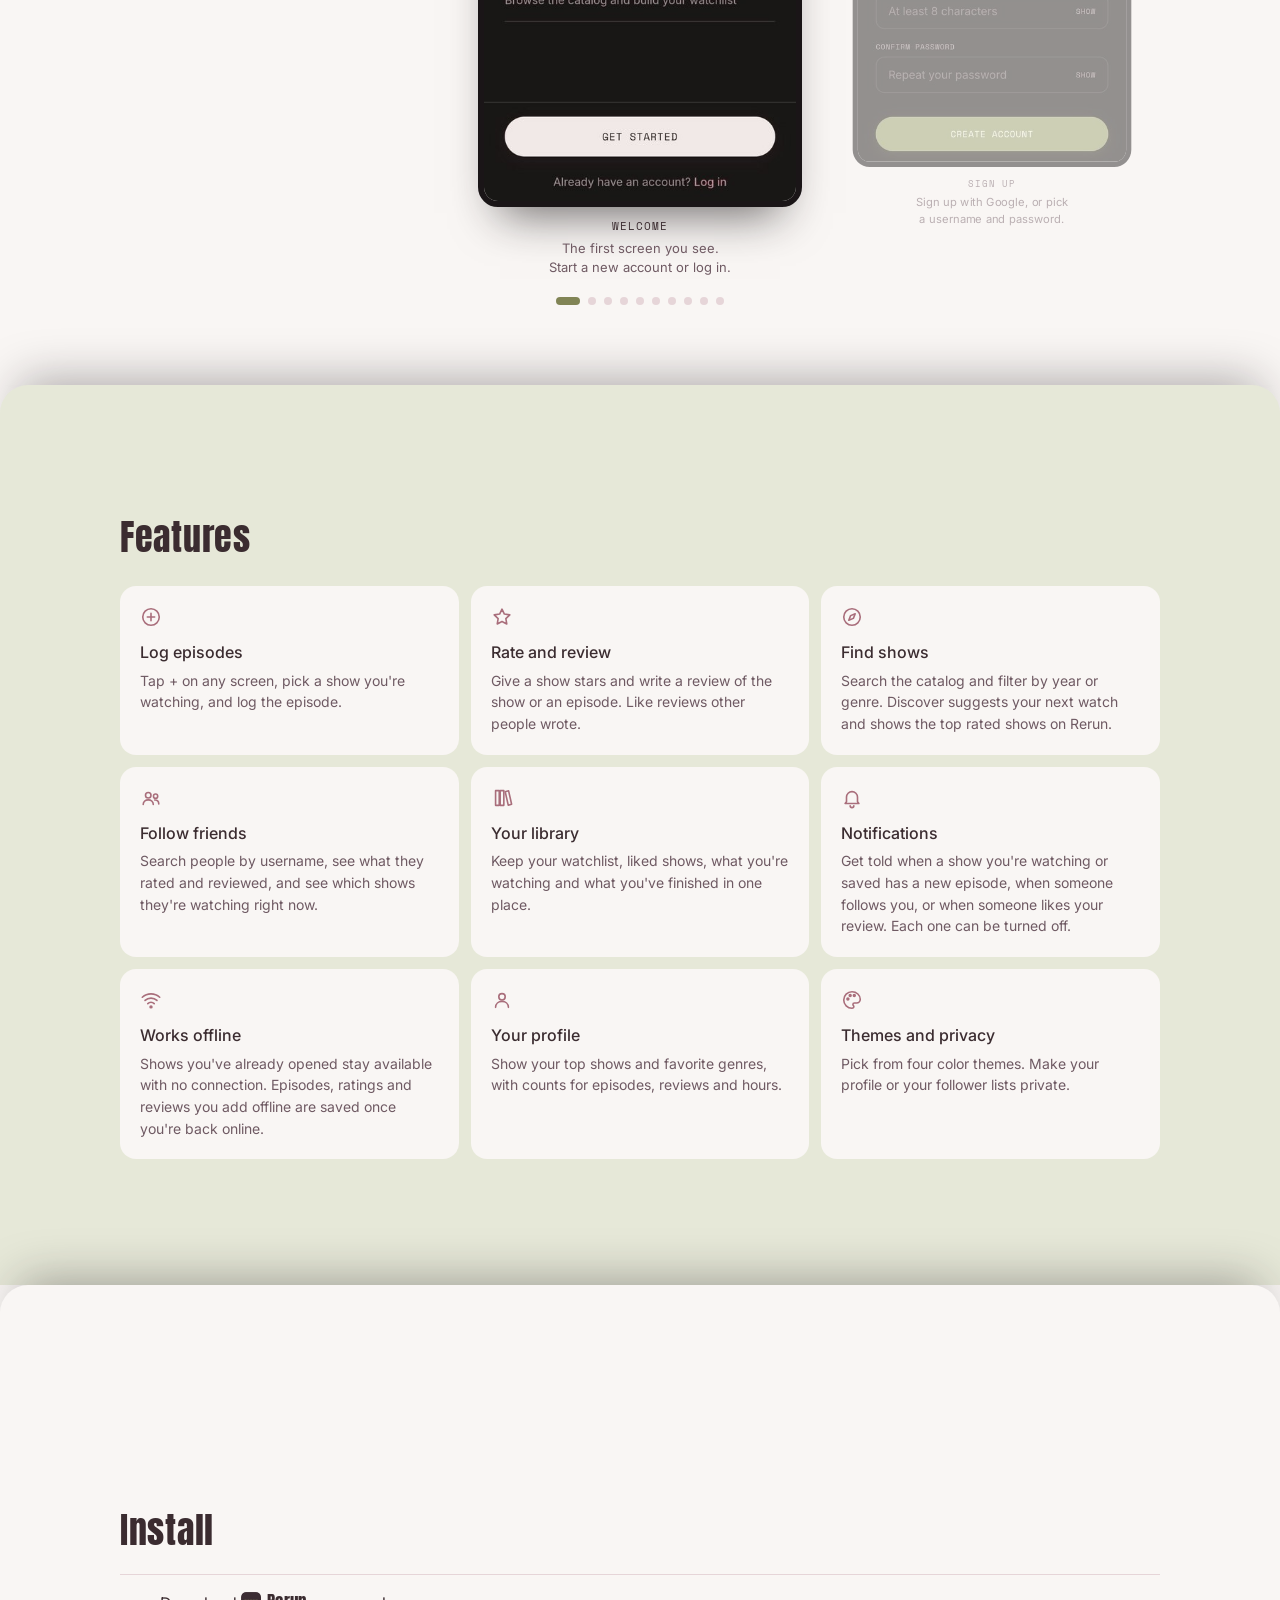
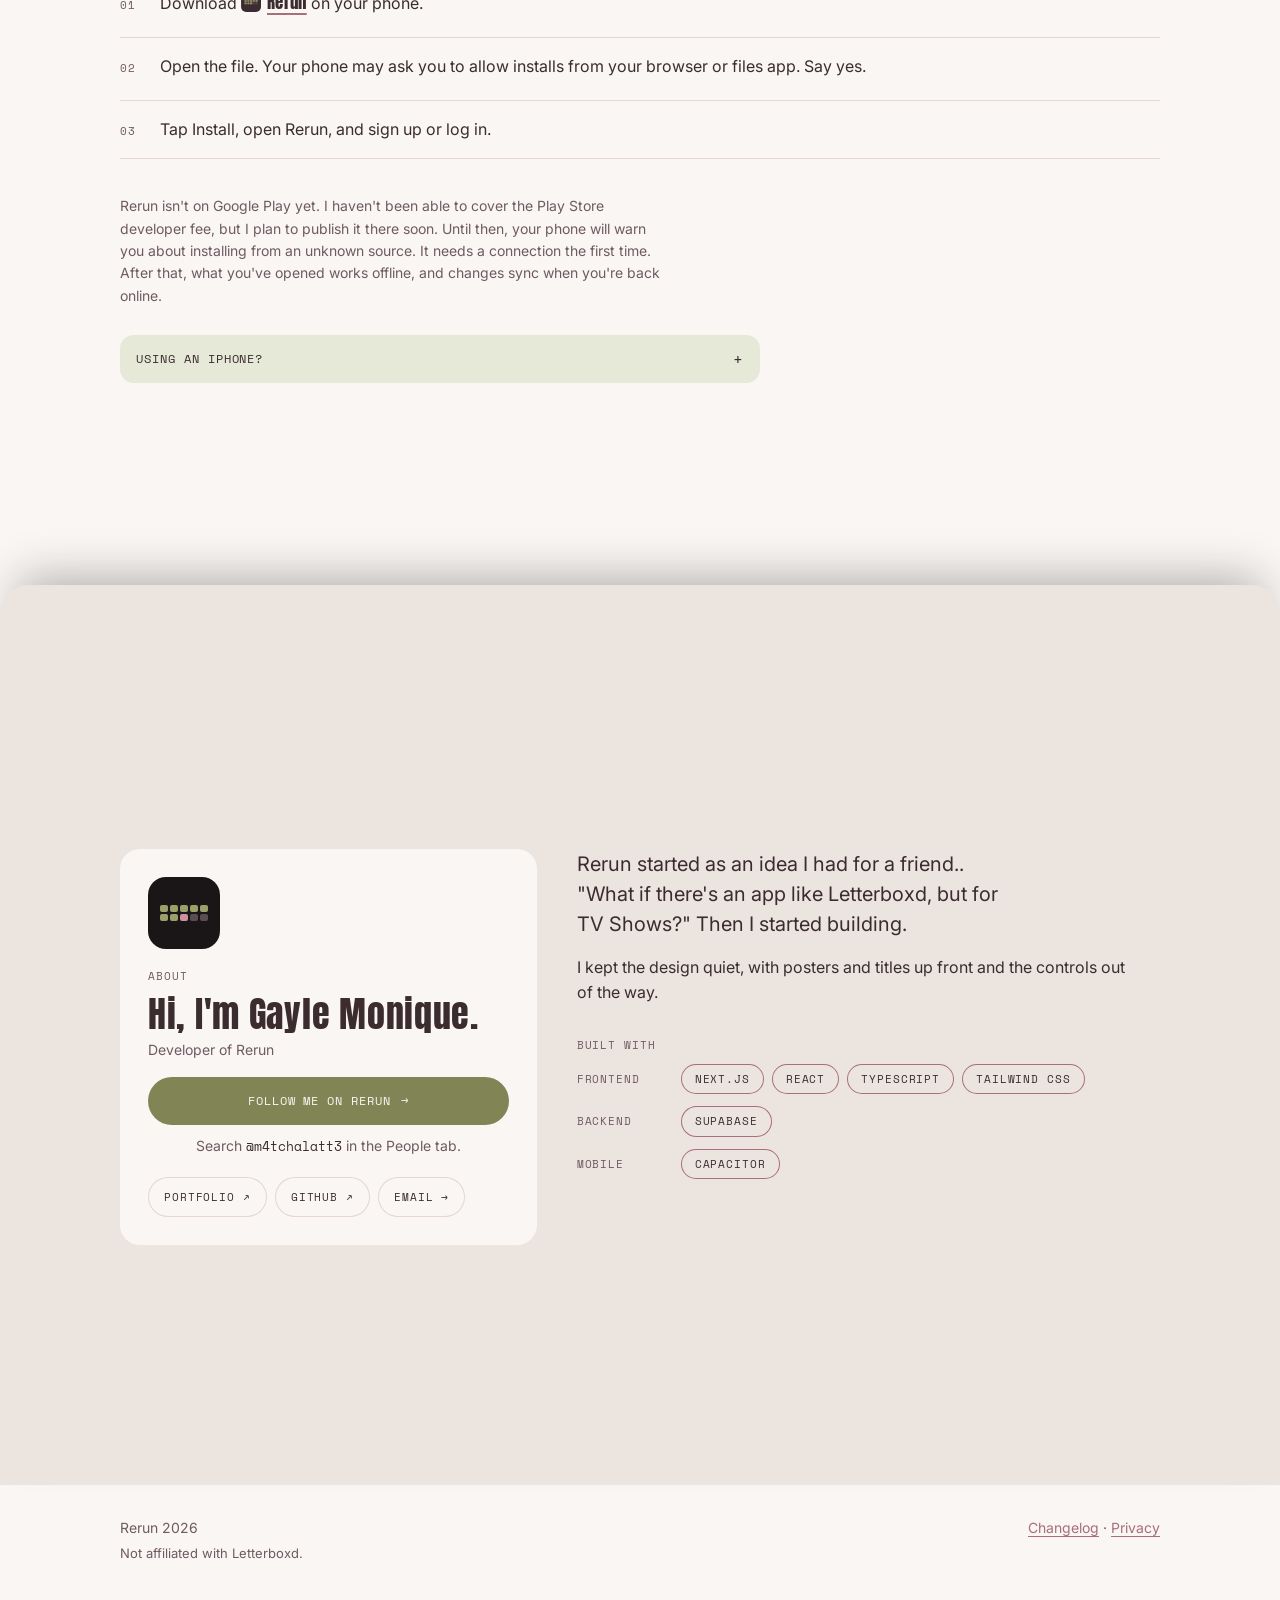
==== commit 2c5100e0: "fix: remove the stats link from the footer" ====
--- a/index.html
+++ b/index.html
@@ -171,7 +171,7 @@
 
   <footer>
     <p>Rerun 2026<span class="fine">Not affiliated with Letterboxd.</span></p>
-    <p><a href="changelog.html">Changelog</a> · <a href="privacy.html">Privacy</a> · <a href="stats.html">Stats</a></p>
+    <p><a href="changelog.html">Changelog</a> · <a href="privacy.html">Privacy</a></p>
   </footer>
   <div class="whats-new" id="whats-new">
     <div class="wn-panel" id="wn-panel" role="dialog" aria-labelledby="wn-title" hidden>
